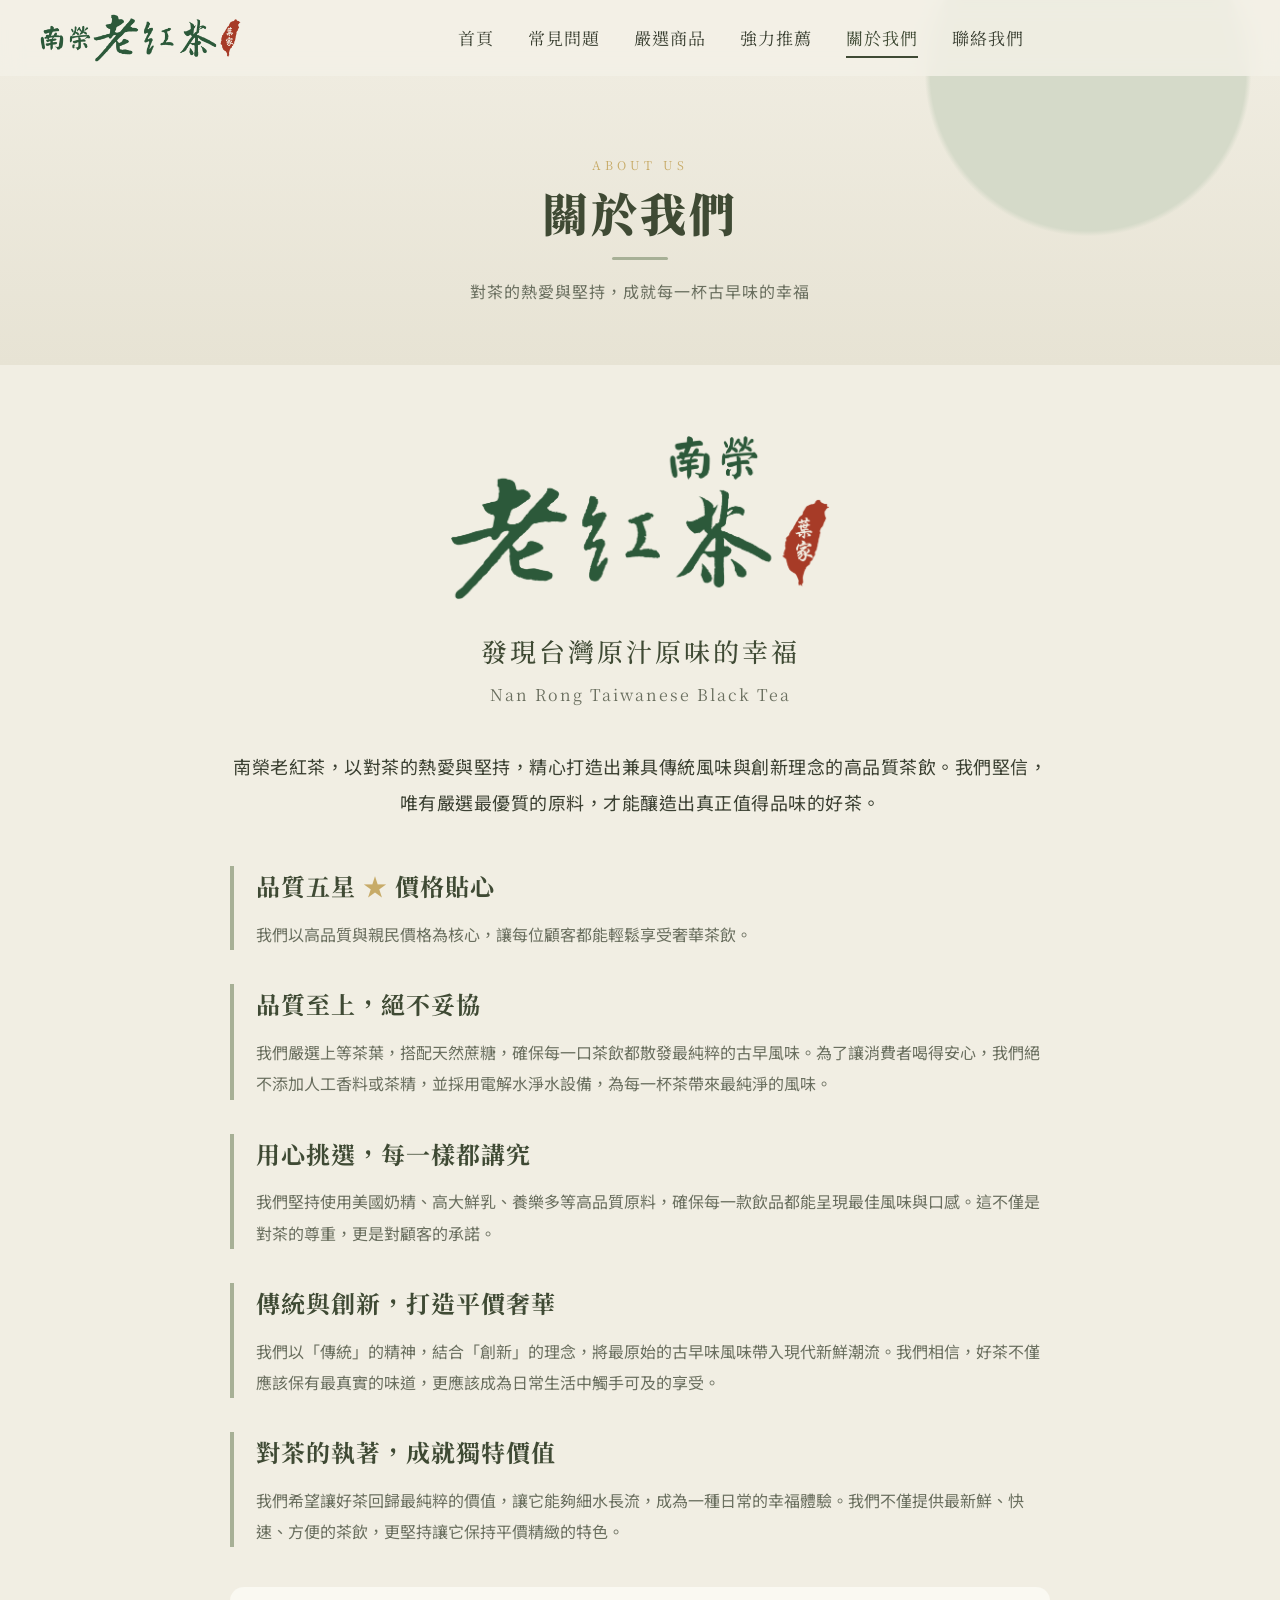
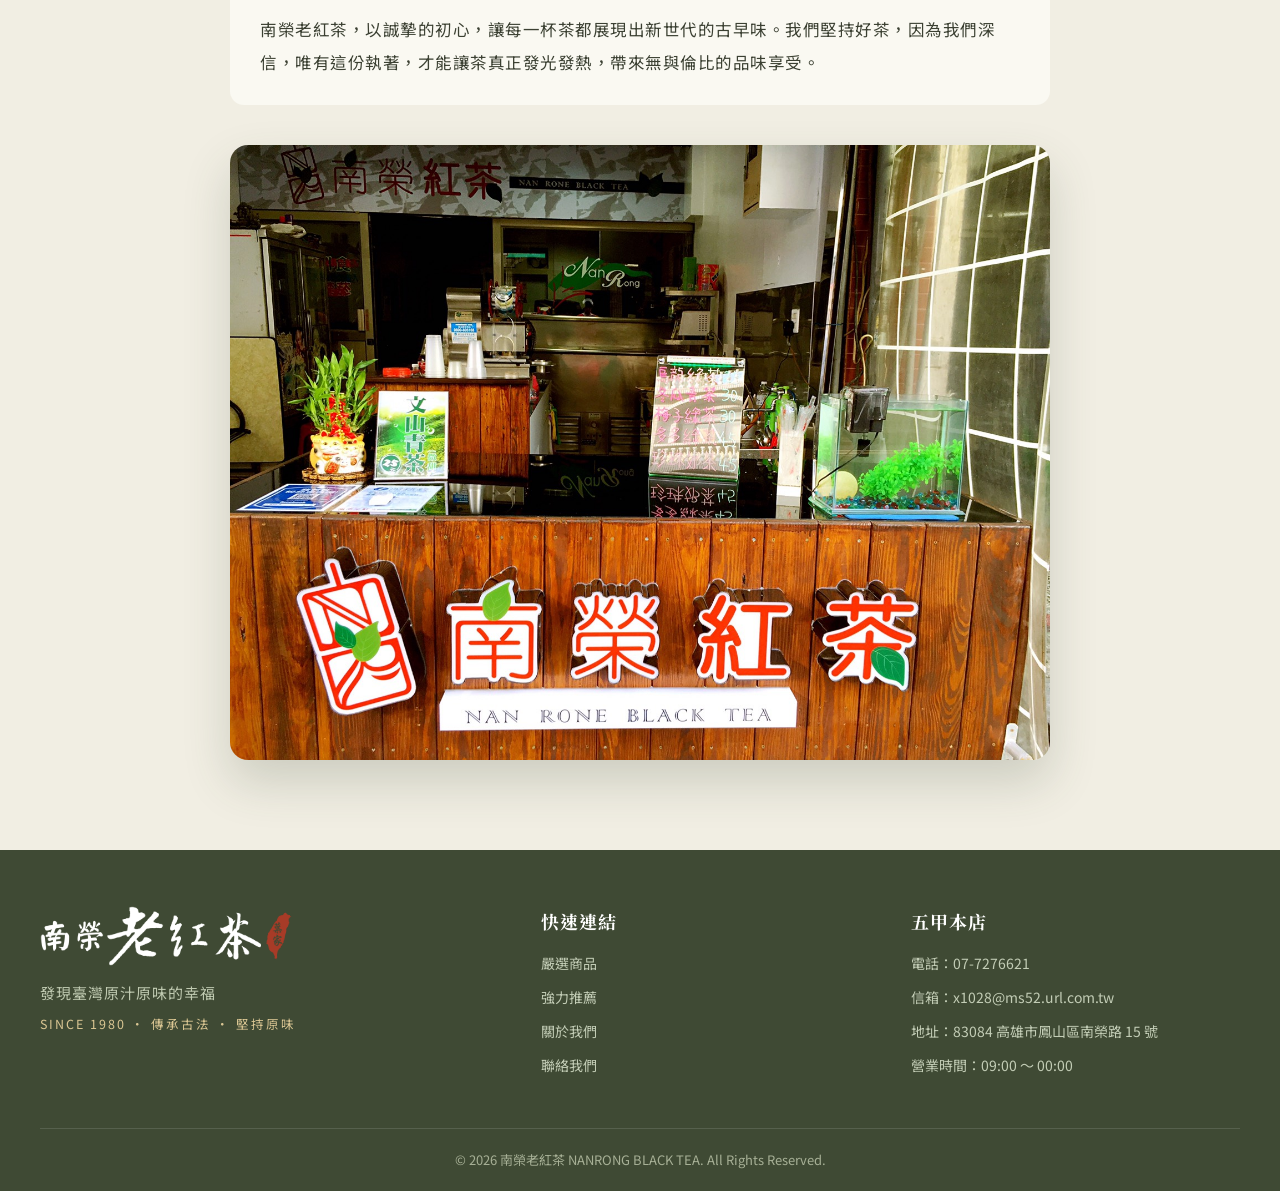
==== about.html @ 98722564 "style: 減法設計優化＋常見問題頁改名 faq 減法設計/留白（1-5 點）: - 移除多餘微裝飾：標題小葉子、Banner 浮動圓點/圓框、feature 圖示金色弧線 - 統一並放大垂直留白：" ====
<!DOCTYPE html>
<html lang="zh-Hant">
<head>
  <meta charset="UTF-8">
  <meta name="viewport" content="width=device-width, initial-scale=1.0">
  <title>關於我們 | 南榮老紅茶</title>
  <meta name="description" content="南榮老紅茶，以對茶的熱愛與堅持，打造兼具傳統風味與創新理念的高品質茶飲。品質至上、用心挑選、傳統與創新，打造平價奢華的古早味。">
  <link rel="preconnect" href="https://fonts.googleapis.com">
  <link rel="preconnect" href="https://fonts.gstatic.com" crossorigin>
  <link href="https://fonts.googleapis.com/css2?family=Noto+Serif+TC:wght@400;500;600;700;900&family=Noto+Sans+TC:wght@300;400;500;700&display=swap" rel="stylesheet">
  <link rel="stylesheet" href="css/style.css">
</head>
<body>

  <div id="site-header"></div>

  <section class="page-banner">
    <div class="banner-inner">
      <span class="banner-eyebrow">About Us</span>
      <h1 class="banner-title">關於我們</h1>
      <p class="banner-sub">對茶的熱愛與堅持，成就每一杯古早味的幸福</p>
    </div>
  </section>

  <section class="about-page">
    <div class="ap-inner">
      <div class="ap-logo">
        <img src="images/hero-vertical.png" alt="南榮老紅茶">
        <p class="ap-slogan">發現台灣原汁原味的幸福</p>
        <p class="ap-en">Nan Rong Taiwanese Black Tea</p>
      </div>

      <p class="ap-lead">南榮老紅茶，以對茶的熱愛與堅持，精心打造出兼具傳統風味與創新理念的高品質茶飲。我們堅信，唯有嚴選最優質的原料，才能釀造出真正值得品味的好茶。</p>

      <div class="ap-block">
        <h2>品質五星 <span class="star">★</span> 價格貼心</h2>
        <p>我們以高品質與親民價格為核心，讓每位顧客都能輕鬆享受奢華茶飲。</p>
      </div>

      <div class="ap-block">
        <h2>品質至上，絕不妥協</h2>
        <p>我們嚴選上等茶葉，搭配天然蔗糖，確保每一口茶飲都散發最純粹的古早風味。為了讓消費者喝得安心，我們絕不添加人工香料或茶精，並採用電解水淨水設備，為每一杯茶帶來最純淨的風味。</p>
      </div>

      <div class="ap-block">
        <h2>用心挑選，每一樣都講究</h2>
        <p>我們堅持使用美國奶精、高大鮮乳、養樂多等高品質原料，確保每一款飲品都能呈現最佳風味與口感。這不僅是對茶的尊重，更是對顧客的承諾。</p>
      </div>

      <div class="ap-block">
        <h2>傳統與創新，打造平價奢華</h2>
        <p>我們以「傳統」的精神，結合「創新」的理念，將最原始的古早味風味帶入現代新鮮潮流。我們相信，好茶不僅應該保有最真實的味道，更應該成為日常生活中觸手可及的享受。</p>
      </div>

      <div class="ap-block">
        <h2>對茶的執著，成就獨特價值</h2>
        <p>我們希望讓好茶回歸最純粹的價值，讓它能夠細水長流，成為一種日常的幸福體驗。我們不僅提供最新鮮、快速、方便的茶飲，更堅持讓它保持平價精緻的特色。</p>
      </div>

      <p class="ap-closing">南榮老紅茶，以誠摯的初心，讓每一杯茶都展現出新世代的古早味。我們堅持好茶，因為我們深信，唯有這份執著，才能讓茶真正發光發熱，帶來無與倫比的品味享受。</p>

      <div class="ap-photo">
        <img src="images/store-front.jpg" alt="南榮老紅茶 五甲本店門市">
      </div>
    </div>
  </section>

  <div id="site-footer"></div>

  <script src="js/layout.js"></script>
  <script src="js/main.js"></script>
</body>
</html>
---- css/style.css ----
/* ===== Variables ===== */
:root{
  --cream:#f1eee3;
  --cream-2:#e7e3d4;
  --sage:#a7b096;
  --sage-light:#c0cab1;
  --sage-soft:#d5dac9;
  --green-deep:#3f4a34;
  --green-mid:#626e4e;
  --gold:#c7ab68;
  --gold-soft:#dac693;
  --red:#ab3b2d;
  --text:#3b4032;
  --text-soft:#6a6f5f;
  --serif:'Noto Serif TC',serif;
  --sans:'Noto Sans TC',sans-serif;
  --section-y:112px;
  --radius:16px;
  --shadow:0 16px 40px rgba(61,74,53,.10);
  --shadow-hover:0 24px 50px rgba(61,74,53,.16);
}

*{margin:0;padding:0;box-sizing:border-box;}
html{scroll-behavior:smooth;}
body{
  font-family:var(--sans);
  color:var(--text);
  background:var(--cream);
  line-height:1.7;
  overflow-x:hidden;
}
a{text-decoration:none;color:inherit;}
ul{list-style:none;}
img{max-width:100%;display:block;}

/* ===== Header ===== */
.site-header{
  position:fixed;top:0;left:0;right:0;z-index:100;
  background:rgba(243,241,231,.82);
  backdrop-filter:blur(10px);
  transition:box-shadow .3s,background .3s;
}
.site-header.scrolled{box-shadow:0 2px 20px rgba(61,74,53,.08);background:rgba(243,241,231,.95);}
.header-inner{
  max-width:1440px;margin:0 auto;padding:14px 40px;
  display:flex;align-items:center;justify-content:space-between;gap:24px;
}
.logo{display:flex;align-items:center;line-height:1;}
.logo-img{height:48px;width:auto;max-width:250px;display:block;}
.main-nav{display:flex;gap:34px;font-family:var(--serif);}
.nav-link{
  font-size:17px;color:var(--text);position:relative;padding:6px 0;
  transition:color .25s;letter-spacing:1px;
}
.nav-link::after{
  content:"";position:absolute;left:0;bottom:0;height:2px;width:0;
  background:var(--green-deep);transition:width .3s;
}
.nav-link:hover,.nav-link.active{color:var(--green-deep);}
.nav-link.active::after,.nav-link:hover::after{width:100%;}
.header-icons{display:flex;align-items:center;gap:10px;}
.icon-btn{
  width:42px;height:42px;border:1.5px solid var(--sage);border-radius:50%;
  background:transparent;color:var(--green-deep);cursor:pointer;
  display:flex;align-items:center;justify-content:center;transition:all .25s;
}
.icon-btn:hover{background:var(--sage);color:#fff;}
.menu-toggle{display:none;}

/* ===== Hero ===== */
.hero{
  position:relative;min-height:84vh;display:flex;align-items:center;
  padding:150px 40px 96px;overflow:hidden;background-color:#eef0e8;
  background-image:
    linear-gradient(100deg,rgba(245,246,240,.72) 0%,rgba(245,246,240,.3) 24%,rgba(245,246,240,0) 46%),
    url(../images/hero-keyvisual.png);
  background-repeat:no-repeat,no-repeat;
  background-position:center,center right;
  background-size:cover,cover;
}
.hero-inner{
  max-width:1440px;margin:0 auto;width:100%;
  position:relative;z-index:2;
}
/* Hero copy */
.hero-copy{position:relative;z-index:3;padding-left:40px;max-width:492px;}
.hero-title{display:flex;align-items:flex-start;}
.hero-title-img{width:470px;max-width:100%;height:auto;display:block;filter:drop-shadow(0 5px 14px rgba(61,74,53,.16));}
.hero-slogan{
  font-family:var(--serif);font-size:28px;font-weight:500;
  color:var(--green-deep);margin:22px 0 8px;
  width:470px;max-width:100%;
  text-align:justify;text-align-last:justify;
}
.hero-tagline{
  display:flex;gap:6px;margin:26px 0 14px;font-family:var(--serif);
}
.hero-en{
  font-family:var(--serif);font-size:18px;letter-spacing:2px;
  color:var(--text-soft);margin:0;text-align:right;
}
.hero-tagline span{
  writing-mode:vertical-rl;font-size:21px;color:var(--text-soft);
  letter-spacing:4px;border-left:1px solid var(--sage);padding-left:8px;
}
.hero-tagline span:first-child{border-left:none;}
.btn-explore{
  display:inline-flex;align-items:center;gap:10px;
  background:var(--sage);color:#fff;font-family:var(--serif);font-size:18px;
  padding:14px 34px;border-radius:40px;letter-spacing:2px;
  transition:all .3s;box-shadow:0 8px 20px rgba(126,140,110,.25);
}
.btn-explore:hover{background:var(--green-mid);transform:translateY(-2px);}

/* Hero visual */
.hero-visual{position:relative;height:560px;display:flex;align-items:center;justify-content:center;}
.visual-circle{
  position:absolute;width:440px;height:440px;border-radius:50%;
  background:radial-gradient(circle at 38% 32%,var(--sage-light),var(--sage));
  right:40px;box-shadow:inset 0 0 70px rgba(61,74,53,.12);
}
/* 金色點陣 + 金弧，點綴大圓 */
.v-dots{
  position:absolute;top:60px;right:70px;width:70px;height:70px;z-index:5;
  background-image:radial-gradient(var(--gold-soft) 2px,transparent 2px);
  background-size:14px 14px;opacity:.7;
}
.v-arc{
  position:absolute;width:300px;height:300px;border-radius:50%;right:110px;bottom:40px;z-index:2;
  border:1.5px solid transparent;border-top-color:var(--gold-soft);border-left-color:var(--gold-soft);
  transform:rotate(-32deg);opacity:.55;
}
.leaf{position:absolute;width:200px;height:280px;opacity:.35;
  background:no-repeat center/contain;
}
.leaf--1{
  left:0;top:60px;transform:rotate(-18deg);
  background-image:url("data:image/svg+xml;utf8,<svg xmlns='http://www.w3.org/2000/svg' viewBox='0 0 200 280'><g fill='none' stroke='%235b6b4c' stroke-width='1.4'><path d='M100 10C40 60 30 160 90 270'/><path d='M92 250C60 200 55 120 96 60'/><path d='M96 220c-30-8-46-40-40-70'/><path d='M97 180c-28-6-42-34-38-60'/><path d='M99 140c-26-6-40-30-36-54'/><path d='M100 100c-22-4-34-24-30-46'/><path d='M96 220c34-14 44-52 30-88'/><path d='M97 180c32-12 40-46 28-78'/><path d='M99 140c28-10 36-40 26-68'/></g></svg>");
}
.leaf--2{
  right:-10px;bottom:20px;width:230px;height:200px;transform:rotate(12deg);
  background-image:url("data:image/svg+xml;utf8,<svg xmlns='http://www.w3.org/2000/svg' viewBox='0 0 230 200'><g fill='none' stroke='%235b6b4c' stroke-width='1.4'><path d='M20 180C90 160 190 120 215 30'/><path d='M60 165c10-40 60-90 120-120'/><path d='M95 150c6-30 40-64 90-88'/><path d='M130 132c4-22 30-46 66-64'/></g></svg>");
}
.product-frame{
  position:relative;z-index:4;width:330px;height:330px;transform:translateX(-10px);
}
.product-img{
  width:100%;height:100%;object-fit:cover;object-position:center;display:block;border-radius:50%;
  border:8px solid #faf9f2;
  box-shadow:0 0 0 1.5px var(--gold-soft),0 26px 50px rgba(61,74,53,.28);
}
.product-badge{
  position:absolute;right:6px;bottom:14px;z-index:5;
  width:74px;height:74px;border-radius:50%;background:var(--red);color:#fff;
  display:flex;align-items:baseline;justify-content:center;gap:2px;
  font-family:var(--serif);font-size:30px;font-weight:900;
  box-shadow:0 10px 22px rgba(120,40,30,.35);border:3px solid #faf9f2;
}
.product-badge small{font-size:13px;font-weight:500;}

/* ===== Features ===== */
.features{padding:0 40px;margin-top:-40px;position:relative;z-index:5;}
.features-card{
  max-width:1320px;margin:0 auto;background:#faf9f2;
  border-radius:var(--radius);box-shadow:var(--shadow);
  display:grid;grid-template-columns:repeat(4,1fr);
  padding:38px 30px;
}
.feature{
  display:flex;align-items:center;gap:16px;padding:6px 24px;
  position:relative;
}
.feature:not(:last-child)::after{
  content:"";position:absolute;right:0;top:12%;height:76%;width:1px;background:var(--cream-2);
}
.feature-icon{
  color:var(--green-mid);flex-shrink:0;position:relative;
  width:64px;height:64px;display:flex;align-items:center;justify-content:center;
  border:1.5px solid var(--sage);border-radius:50%;background:#fff;
}
.feature-text h3{font-family:var(--serif);font-size:20px;color:var(--green-deep);font-weight:700;letter-spacing:1px;}
.feature-text p{font-size:14px;color:var(--text-soft);margin-top:2px;}

/* ===== Section title (shared) ===== */
.section-title{
  font-family:var(--serif);font-size:34px;color:var(--green-deep);font-weight:700;
  display:flex;align-items:center;gap:10px;margin-bottom:24px;letter-spacing:0.5px;
}
.section-title .star{color:var(--gold);font-size:26px;}
.section-title.center{justify-content:center;}
.section-head{text-align:center;max-width:640px;margin:0 auto 60px;}
.section-eyebrow{
  display:inline-block;font-family:var(--serif);font-size:12px;letter-spacing:4px;
  text-transform:uppercase;color:var(--gold);margin-bottom:10px;
}
.section-desc{font-size:16px;color:var(--text-soft);letter-spacing:1px;}

/* ===== 強力推薦 ===== */
.recommend{padding:var(--section-y) 40px;background:var(--cream);}
.recommend-grid{
  max-width:1200px;margin:0 auto;display:grid;grid-template-columns:repeat(3,1fr);gap:32px;
}
.rec-card{
  background:#faf9f2;border-radius:var(--radius);overflow:hidden;
  box-shadow:var(--shadow);transition:transform .3s,box-shadow .3s;
}
.rec-card:hover{transform:translateY(-6px);box-shadow:var(--shadow-hover);}
.rec-img{position:relative;aspect-ratio:5/4;overflow:hidden;}
.rec-img img{width:100%;height:100%;object-fit:cover;display:block;transition:transform .5s;}
.rec-card:hover .rec-img img{transform:scale(1.06);}
.rec-badge{
  position:absolute;top:14px;left:14px;background:rgba(247,245,236,.92);color:var(--green-deep);
  font-family:var(--serif);font-size:13px;font-weight:600;padding:5px 14px;border-radius:20px;letter-spacing:1px;
}
.rec-body{padding:22px 24px 26px;}
.rec-body h3{font-family:var(--serif);font-size:23px;color:var(--green-deep);font-weight:700;letter-spacing:1px;margin-bottom:8px;}
.rec-body p{font-size:14.5px;color:var(--text-soft);line-height:1.8;}

/* ===== 嚴選商品 ===== */
.products{padding:var(--section-y) 40px;background:linear-gradient(180deg,var(--cream-2) 0%,var(--sage-soft) 100%);}
.product-grid{
  max-width:1200px;margin:0 auto;display:grid;
  grid-template-columns:repeat(5,1fr);gap:24px;
}
.prod-card{
  background:#faf9f2;border-radius:var(--radius);overflow:hidden;text-align:center;padding-bottom:18px;
  box-shadow:var(--shadow);transition:transform .3s,box-shadow .3s;
}
.prod-card:hover{transform:translateY(-5px);box-shadow:var(--shadow-hover);}
.prod-img{aspect-ratio:1/1;overflow:hidden;}
.prod-img img{width:100%;height:100%;object-fit:cover;display:block;transition:transform .5s;}
.prod-card:hover .prod-img img{transform:scale(1.07);}
.prod-card h3{font-family:var(--serif);font-size:18px;color:var(--green-deep);font-weight:700;margin:14px 0 4px;letter-spacing:1px;}
.prod-card p{font-size:13px;color:var(--text-soft);}
.products-cta{
  max-width:1200px;margin:44px auto 0;display:flex;align-items:center;justify-content:center;
  gap:14px;flex-wrap:wrap;font-family:var(--serif);color:var(--green-deep);font-size:17px;
}
.order-btn{color:#fff;font-family:var(--sans);font-weight:700;font-size:15px;padding:11px 26px;border-radius:26px;transition:transform .2s,opacity .2s;}
.order-btn:hover{transform:translateY(-2px);opacity:.92;}
.order-btn--ue{background:#06c167;}
.order-btn--fp{background:#d70f64;}

/* ===== About / 品牌故事 ===== */
.about{padding:var(--section-y) 40px;background:linear-gradient(180deg,var(--cream-2) 0%,var(--sage-soft) 100%);}
.about-inner{max-width:1320px;margin:0 auto;display:grid;grid-template-columns:1fr 1fr;gap:60px;align-items:center;}
.about-eyebrow{
  display:inline-flex;align-items:center;gap:8px;font-family:var(--serif);
  font-size:13px;color:var(--gold);letter-spacing:4px;margin-bottom:12px;
}
.about-text p{font-size:16px;color:var(--text);margin-bottom:16px;line-height:1.9;}
.about-services{margin:24px 0 30px;display:flex;flex-direction:column;gap:12px;}
.about-services li{
  display:flex;align-items:center;gap:14px;font-size:15px;color:var(--text-soft);
}
.about-services li span{
  flex-shrink:0;background:var(--sage);color:#fff;font-family:var(--serif);
  font-size:14px;padding:4px 14px;border-radius:20px;letter-spacing:1px;
}
.btn-explore--sm{font-size:16px;padding:12px 28px;}
.about-media{
  position:relative;border-radius:18px;overflow:hidden;
  box-shadow:0 24px 50px rgba(61,74,53,.28);aspect-ratio:4/3;
}
.about-media img{width:100%;height:100%;object-fit:cover;display:block;}
.about-badge{
  position:absolute;left:20px;bottom:20px;
  background:rgba(61,74,53,.72);color:#fff;font-family:var(--serif);
  font-size:16px;letter-spacing:4px;padding:8px 18px;border-radius:10px;backdrop-filter:blur(3px);
}

/* ===== 門市 / 聯絡 ===== */
.contact-section{padding:var(--section-y) 40px;background:var(--cream);}
.contact-inner{max-width:1320px;margin:0 auto;display:grid;grid-template-columns:1.1fr .9fr;gap:56px;align-items:center;}
.contact-map{border-radius:18px;overflow:hidden;box-shadow:0 20px 44px rgba(61,74,53,.16);height:380px;}
.contact-map iframe{width:100%;height:100%;border:0;display:block;}
.contact-list{display:flex;flex-direction:column;gap:16px;margin-bottom:28px;}
.contact-list li{display:flex;align-items:baseline;gap:16px;font-size:16px;color:var(--text);}
.contact-list li span{
  flex-shrink:0;width:76px;font-family:var(--serif);color:var(--green-deep);
  font-weight:700;letter-spacing:2px;
}
.contact-list a{color:var(--green-mid);transition:color .2s;}
.contact-list a:hover{color:var(--green-deep);}
.contact-social{display:flex;align-items:center;gap:12px;flex-wrap:wrap;}
.social-btn{
  width:44px;height:44px;border-radius:50%;border:1.5px solid var(--sage);
  display:flex;align-items:center;justify-content:center;color:var(--green-deep);transition:all .25s;
}
.social-btn:hover{background:var(--sage);color:#fff;}
.line-btn{
  background:#06c755;color:#fff;font-family:var(--serif);font-size:15px;
  padding:11px 22px;border-radius:24px;letter-spacing:1px;transition:opacity .2s;
}
.line-btn:hover{opacity:.88;}

/* ===== Footer ===== */
.site-footer{background:var(--green-deep);color:#d7ddca;padding:56px 40px 0;}
.footer-inner{
  max-width:1320px;margin:0 auto;display:grid;
  grid-template-columns:1.4fr 1fr 1fr;gap:40px;padding-bottom:40px;
}
.footer-logo-img{height:60px;width:auto;max-width:100%;display:block;}
.footer-brand p{margin-top:14px;font-size:15px;color:var(--sage-light);letter-spacing:1px;}
.footer-since{margin-top:8px !important;font-size:12.5px !important;color:var(--gold-soft) !important;letter-spacing:2px !important;}
.footer-col h4{font-family:var(--serif);font-size:18px;color:#fff;margin-bottom:16px;letter-spacing:1px;}
.footer-col a,.footer-col p{display:block;font-size:14px;color:#c3cdb6;margin-bottom:10px;transition:color .2s;}
.footer-col a:hover{color:#fff;}
.footer-bottom{border-top:1px solid rgba(255,255,255,.12);padding:20px 0;text-align:center;}
.footer-bottom p{font-size:13px;color:var(--sage);}

/* rec-card as link */
a.rec-card{display:block;color:inherit;}

/* section CTA */
.section-cta{text-align:center;margin-top:44px;}

/* ===== Page Banner (sub pages) ===== */
.page-banner{
  position:relative;overflow:hidden;padding:150px 40px 60px;text-align:center;
  background:
    radial-gradient(circle at 85% 20%, var(--sage-soft) 0 14%, transparent 14.5%),
    linear-gradient(180deg,var(--cream) 0%,var(--cream-2) 100%);
}
.banner-inner{position:relative;z-index:2;}
.banner-eyebrow{
  display:inline-block;font-family:var(--serif);font-size:12px;letter-spacing:4px;
  text-transform:uppercase;color:var(--gold);margin-bottom:10px;
}
.banner-title{
  font-family:var(--serif);font-size:46px;font-weight:900;color:var(--green-deep);
  letter-spacing:3px;line-height:1.2;
}
.banner-title::after{content:"";display:block;width:56px;height:3px;background:var(--sage);margin:16px auto 0;border-radius:2px;}
.banner-sub{margin-top:18px;font-size:16px;color:var(--text-soft);letter-spacing:1px;}

/* ===== Menu ===== */
.menu{padding:70px 40px;background:var(--cream);}
/* 分類頁籤 */
.menu-tabs{
  position:sticky;top:70px;z-index:30;
  display:flex;gap:8px;justify-content:center;flex-wrap:nowrap;overflow-x:auto;
  padding:14px 16px;margin:0 -40px 34px;background:rgba(241,238,227,.94);
  backdrop-filter:blur(8px);border-bottom:1px solid var(--cream-2);scrollbar-width:none;
}
.menu-tabs::-webkit-scrollbar{display:none;}
.menu-tab{
  flex-shrink:0;font-family:var(--serif);font-size:16px;letter-spacing:1px;
  padding:9px 20px;border-radius:24px;border:1.5px solid transparent;
  color:var(--text-soft);background:transparent;cursor:pointer;white-space:nowrap;transition:all .22s;
}
.menu-tab:hover{color:var(--green-deep);border-color:var(--sage);}
.menu-tab.active{background:var(--green-mid);color:#fff;border-color:var(--green-mid);}
.menu-panels{max-width:1000px;margin:0 auto;}
.menu-panel{display:none;}
.menu-panel.active{display:block;animation:menuFade .35s ease;}
@keyframes menuFade{from{opacity:0;transform:translateY(12px);}to{opacity:1;transform:none;}}
.menu-panel .menu-cat{max-width:580px;margin:0 auto;}
.menu-panel .menu-cat:has(.menu-two){max-width:920px;}
.menu-two{column-count:2;column-gap:54px;column-rule:1px solid var(--cream-2);}
.menu-two li{break-inside:avoid;}
.menu-cat{
  background:#faf9f2;border-radius:16px;padding:28px 34px;
  box-shadow:0 12px 30px rgba(61,74,53,.08);
}
.menu-cat-title{
  font-family:var(--serif);font-size:23px;color:var(--green-deep);font-weight:700;
  letter-spacing:2px;padding-bottom:14px;margin-bottom:8px;border-bottom:2px solid var(--sage-soft);
  display:flex;align-items:center;gap:10px;
}
.menu-cat-title::before{content:"";width:8px;height:22px;background:var(--sage);border-radius:3px;}
.menu-list li{
  display:grid;grid-template-columns:1fr auto;align-items:center;gap:12px;padding:11px 0;
  border-bottom:1px dashed rgba(91,107,76,.2);
}
.menu-list li:last-child{border-bottom:none;}
.mi-name{font-size:16px;color:var(--text);}
.mi-name .hot,.mi-name .thumb{font-style:normal;font-size:14px;}
.mi-prices{display:flex;justify-content:flex-end;gap:8px;}
.mi-cup,.mi-bottle{
  font-family:var(--serif);font-size:14px;font-weight:700;white-space:nowrap;text-align:center;
  padding:5px 0;border-radius:20px;letter-spacing:.5px;
}
.mi-cup{background:var(--sage-soft);color:var(--green-deep);}
.mi-bottle{background:#efe4c9;color:#8a6d2f;}
/* 同時有杯／瓶的分類：固定欄位，杯與瓶各自對齊成一直排 */
.menu-list--dual .mi-prices{display:grid;grid-template-columns:64px 78px;gap:10px;}
.menu-list--dual .mi-cup{grid-column:1;}
.menu-list--dual .mi-bottle{grid-column:2;}
/* 單一價（僅杯裝）分類：杯標籤固定寬度、靠右對齊 */
.menu-list:not(.menu-list--dual) .mi-cup{min-width:64px;}

/* ===== Menu notes ===== */
.menu-notes{padding:70px 40px;background:linear-gradient(180deg,var(--cream-2) 0%,var(--sage-soft) 100%);}
.notes-inner{max-width:1100px;margin:0 auto;display:grid;grid-template-columns:1fr 1fr;gap:44px;}
.notes-title{
  font-family:var(--serif);font-size:22px;color:var(--green-deep);font-weight:700;
  letter-spacing:2px;margin-bottom:18px;
}
.notes-list li{font-size:15px;color:var(--text);line-height:1.9;margin-bottom:12px;padding-left:18px;position:relative;}
.notes-list li::before{content:"";position:absolute;left:0;top:12px;width:7px;height:7px;border-radius:50%;background:var(--sage);}
.notes-list b{color:var(--green-deep);}
.notes-list.plain li{color:var(--text-soft);}

/* ===== Gallery ===== */
.gallery{padding:80px 40px;background:var(--cream);}
.gallery-grid{max-width:1200px;margin:0 auto;display:grid;grid-template-columns:repeat(4,1fr);gap:18px;}
.gallery-item{aspect-ratio:1/1;overflow:hidden;border-radius:14px;box-shadow:0 10px 26px rgba(61,74,53,.1);}
.gallery-item img{width:100%;height:100%;object-fit:cover;display:block;transition:transform .5s;}
.gallery-item:hover img{transform:scale(1.08);}

/* ===== Feature list (強力推薦頁) ===== */
.feature-list{padding:70px 40px;background:var(--cream);}
.fl-inner{max-width:1120px;margin:0 auto;display:flex;flex-direction:column;gap:56px;}
.fl-item{display:grid;grid-template-columns:1fr 1fr;gap:48px;align-items:center;}
.fl-item.reverse .fl-img{order:2;}
.fl-img{border-radius:18px;overflow:hidden;box-shadow:0 22px 48px rgba(61,74,53,.2);aspect-ratio:5/4;}
.fl-img img{width:100%;height:100%;object-fit:cover;display:block;transition:transform .6s;}
.fl-item:hover .fl-img img{transform:scale(1.05);}
.fl-body h2{font-family:var(--serif);font-size:28px;color:var(--green-deep);font-weight:700;letter-spacing:1px;line-height:1.4;margin-bottom:16px;}
.fl-slash{color:var(--sage);font-weight:400;}
.fl-tag{font-size:20px;color:var(--gold);}
.fl-body p{font-size:16px;color:var(--text-soft);line-height:1.9;margin-bottom:18px;}
.fl-price{display:inline-block;font-family:var(--serif);font-size:18px;font-weight:700;color:var(--red);letter-spacing:1px;}

/* ===== About page ===== */
.about-page{padding:70px 40px 90px;background:var(--cream);}
.ap-inner{max-width:820px;margin:0 auto;}
.ap-logo{text-align:center;margin-bottom:40px;}
.ap-logo img{width:380px;max-width:84%;height:auto;display:inline-block;}
.ap-slogan{font-family:var(--serif);font-size:26px;font-weight:500;color:var(--green-deep);margin-top:22px;letter-spacing:3px;}
.ap-en{font-family:var(--serif);font-size:16px;letter-spacing:2px;color:var(--text-soft);margin-top:8px;}
.ap-lead{font-size:18px;color:var(--text);line-height:2;text-align:center;margin-bottom:46px;letter-spacing:.5px;}
.ap-block{margin-bottom:34px;padding-left:22px;border-left:4px solid var(--sage);}
.ap-block h2{font-family:var(--serif);font-size:24px;color:var(--green-deep);font-weight:700;letter-spacing:1px;margin-bottom:12px;}
.ap-block h2 .star{color:var(--gold);}
.ap-block p{font-size:16px;color:var(--text-soft);line-height:1.95;}
.ap-closing{font-size:16.5px;color:var(--text);line-height:2;margin:40px 0;padding:26px 30px;background:#faf9f2;border-radius:14px;letter-spacing:.5px;}
.ap-photo{border-radius:18px;overflow:hidden;box-shadow:0 22px 48px rgba(61,74,53,.2);}
.ap-photo img{width:100%;display:block;}

/* ===== Contact page ===== */
.contact-page{padding:70px 40px 90px;background:var(--cream);}
.cp-inner{max-width:1160px;margin:0 auto;display:grid;grid-template-columns:1.25fr .75fr;gap:56px;align-items:start;}
.cp-intro{font-size:15.5px;color:var(--text-soft);line-height:1.9;margin-bottom:26px;}
.cp-form .cp-row{margin-bottom:20px;}
.cp-form label{display:block;font-family:var(--serif);font-size:15px;color:var(--green-deep);letter-spacing:1px;}
.cp-form .req{color:var(--red);}
.cp-form input,.cp-form textarea{
  width:100%;margin-top:8px;padding:12px 14px;font-family:var(--sans);font-size:15px;
  border:1.5px solid var(--sage-soft);border-radius:10px;background:#faf9f2;color:var(--text);
  transition:border-color .2s;
}
.cp-form input:focus,.cp-form textarea:focus{outline:none;border-color:var(--sage);}
.cp-form textarea{resize:vertical;}
.cp-submit{
  margin-top:6px;background:var(--sage);color:#fff;font-family:var(--serif);font-size:17px;
  padding:12px 40px;border:none;border-radius:26px;letter-spacing:2px;cursor:pointer;
  transition:background .25s,transform .2s;
}
.cp-submit:hover{background:var(--green-mid);transform:translateY(-2px);}
.cp-info{background:#faf9f2;border-radius:16px;padding:32px 30px;box-shadow:0 14px 34px rgba(61,74,53,.1);}
.cp-store{font-family:var(--serif);font-size:24px;color:var(--green-deep);font-weight:700;letter-spacing:2px;margin-bottom:20px;}
.cp-map{max-width:1160px;margin:56px auto 0;height:420px;border-radius:18px;overflow:hidden;box-shadow:0 20px 44px rgba(61,74,53,.16);}
.cp-map iframe{width:100%;height:100%;border:0;display:block;}

/* ===== News page ===== */
.news-page{padding:70px 40px 90px;background:var(--cream);}
.np-inner{max-width:900px;margin:0 auto;}
.news-list{display:flex;flex-direction:column;}
.news-item{display:flex;align-items:center;gap:16px;padding:18px 6px;border-bottom:1px dashed rgba(91,107,76,.28);transition:background .2s;}
.news-item:hover{background:#faf9f2;}
.tag{flex-shrink:0;font-size:13px;padding:4px 14px;border-radius:5px;font-family:var(--serif);letter-spacing:1px;color:var(--green-deep);}
.tag--event{background:#e4dca2;}
.tag--new{background:#c9d3ac;}
.tag--sale{background:#dcd3b4;}
.tag--notice{background:#cfd6c2;}
.news-item a{flex:1;font-size:16px;color:var(--text);transition:color .2s;}
.news-item a:hover{color:var(--green-deep);}
.news-item time{font-size:14px;color:var(--text-soft);flex-shrink:0;font-family:var(--serif);}
.np-hint{margin-top:24px;font-size:14px;color:var(--text-soft);text-align:center;}

/* ===== 山巒茶園裝飾帶已移除（山嵐曲線）===== */
.site-footer{position:relative;}

/* best-seller meta */
.rec-meta{display:inline-block;margin-top:12px;font-size:13.5px;color:var(--red);font-weight:500;letter-spacing:.5px;}

/* ===== 人氣精選（兩大平台整合）===== */
.ranking{padding:var(--section-y) 40px;background:var(--cream);}
.pop-grid{max-width:1120px;margin:0 auto;display:grid;grid-template-columns:repeat(4,1fr);gap:26px;}
.pop-card{
  background:#faf9f2;border-radius:var(--radius);overflow:hidden;text-align:center;padding-bottom:20px;
  box-shadow:var(--shadow);transition:transform .3s,box-shadow .3s;
}
.pop-card:hover{transform:translateY(-6px);box-shadow:var(--shadow-hover);}
.pop-img{position:relative;aspect-ratio:5/4;overflow:hidden;}
.pop-img img{width:100%;height:100%;object-fit:cover;display:block;transition:transform .5s;}
.pop-card:hover .pop-img img{transform:scale(1.06);}
.pop-tag{
  position:absolute;top:12px;left:12px;background:rgba(247,245,236,.92);color:var(--green-deep);
  font-family:var(--serif);font-size:12px;font-weight:600;padding:4px 12px;border-radius:20px;letter-spacing:1px;
}
.pop-card h3{font-family:var(--serif);font-size:19px;color:var(--green-deep);font-weight:700;margin:16px 0 4px;letter-spacing:1px;}
.pop-card p{font-size:14px;color:var(--text-soft);}

/* outline button */
.btn-outline{
  display:inline-flex;align-items:center;gap:8px;font-family:var(--serif);font-size:16px;
  color:var(--green-deep);border:1.5px solid var(--sage);padding:11px 26px;border-radius:26px;
  letter-spacing:1px;transition:all .25s;
}
.btn-outline:hover{background:var(--sage);color:#fff;}

/* ===== FAQ ===== */
.faq{padding:70px 40px;background:var(--cream);}
.faq-inner{max-width:820px;margin:0 auto;}
.faq-item{
  background:#faf9f2;border-radius:14px;margin-bottom:16px;overflow:hidden;
  box-shadow:0 8px 22px rgba(61,74,53,.07);border:1px solid rgba(169,183,154,.3);
}
.faq-item summary{
  list-style:none;cursor:pointer;padding:22px 56px 22px 26px;position:relative;
  font-family:var(--serif);font-size:18px;font-weight:700;color:var(--green-deep);letter-spacing:.5px;
}
.faq-item summary::-webkit-details-marker{display:none;}
.faq-item summary::before{content:"Q";position:absolute;left:26px;display:none;}
.faq-item summary::after{
  content:"";position:absolute;right:26px;top:50%;width:11px;height:11px;
  border-right:2px solid var(--sage);border-bottom:2px solid var(--sage);
  transform:translateY(-70%) rotate(45deg);transition:transform .25s;
}
.faq-item[open] summary::after{transform:translateY(-30%) rotate(-135deg);}
.faq-a{padding:0 26px 24px;font-size:15.5px;color:var(--text-soft);line-height:1.9;}
.faq-a a{color:var(--green-mid);}
.faq-cta{max-width:820px;margin:40px auto 0;text-align:center;}
.faq-cta p{font-size:16px;color:var(--text-soft);margin-bottom:20px;}
.faq-links{display:flex;gap:14px;justify-content:center;flex-wrap:wrap;}

/* ===== Reveal animation ===== */
.reveal{opacity:0;transform:translateY(30px);transition:opacity .8s ease,transform .8s ease;}
.reveal.visible{opacity:1;transform:none;}

/* ===== Responsive ===== */
@media(max-width:1080px){
  .hero-title-img{width:400px;}
  .hero-copy{padding-left:20px;}
  .features-card{grid-template-columns:repeat(2,1fr);gap:20px 0;}
  .feature:nth-child(2)::after{display:none;}
  .product-grid{grid-template-columns:repeat(4,1fr);}
  .gallery-grid{grid-template-columns:repeat(3,1fr);}
}
@media(max-width:860px){
  .main-nav{
    position:fixed;top:70px;right:0;width:70%;max-width:300px;height:calc(100vh - 70px);
    background:var(--cream);flex-direction:column;gap:0;padding:20px 30px;
    transform:translateX(100%);transition:transform .35s;box-shadow:-8px 0 30px rgba(0,0,0,.1);
  }
  .main-nav.open{transform:translateX(0);}
  .nav-link{padding:16px 0;border-bottom:1px solid var(--cream-2);width:100%;font-size:18px;}
  .menu-toggle{display:flex;}
  .header-inner{padding:12px 20px;}
  .hero{
    min-height:auto;padding:120px 20px 80px;
    background-image:
      linear-gradient(180deg,rgba(245,246,240,.82) 0%,rgba(245,246,240,.4) 40%,rgba(245,246,240,.7) 100%),
      url(../images/hero-keyvisual.png);
    background-position:center,center right;background-size:cover,cover;
  }
  .hero-copy{padding-left:0;max-width:100%;text-align:center;}
  .hero-title{justify-content:center;}
  .hero-tagline{justify-content:center;}
  .hero-slogan{text-align:center;}
  .hero-en{text-align:center;}
  .hero-title-img{width:360px;max-width:88%;}
  .recommend-grid{grid-template-columns:1fr;gap:24px;}
  .pop-grid{grid-template-columns:repeat(2,1fr);}
  .product-grid{grid-template-columns:repeat(3,1fr);}
  .about-inner{grid-template-columns:1fr;gap:40px;}
  .contact-inner{grid-template-columns:1fr;gap:36px;}
  .footer-inner{grid-template-columns:1fr;gap:28px;}
  .menu-two{column-count:1;}
  .menu-panel .menu-cat:has(.menu-two){max-width:580px;}
  .notes-inner{grid-template-columns:1fr;gap:32px;}
  .fl-item{grid-template-columns:1fr;gap:24px;}
  .fl-item.reverse .fl-img{order:0;}
  .cp-inner{grid-template-columns:1fr;gap:36px;}
  .banner-title{font-size:38px;}
}
@media(max-width:520px){
  .features-card{grid-template-columns:1fr;}
  .feature:not(:last-child)::after{display:none;}
  .feature{border-bottom:1px solid var(--cream-2);padding-bottom:16px;}
  .hero-title-img{width:290px;}
  .visual-circle{width:320px;height:320px;right:auto;}
  .product-frame{width:250px;height:250px;transform:none;}
  .product-badge{width:58px;height:58px;font-size:24px;}
  .v-dots{right:30px;top:30px;}
  .v-arc{right:40px;width:230px;height:230px;}
  .about,.contact-section,.recommend,.products,.ranking{padding:60px 20px;}
  .contact-map,.cp-map{height:300px;}
  .product-grid{grid-template-columns:repeat(2,1fr);gap:16px;}
  .gallery-grid{grid-template-columns:repeat(2,1fr);}
  .page-banner{padding:120px 20px 50px;}
  .banner-title{font-size:32px;letter-spacing:4px;}
  .menu,.menu-notes,.gallery,.feature-list,.about-page,.contact-page,.news-page{padding:56px 20px;}
  .menu-tabs{justify-content:flex-start;margin:0 -20px 28px;top:64px;}
  .menu-cat{padding:24px 20px;}
  .fl-body h2{font-size:23px;}
}
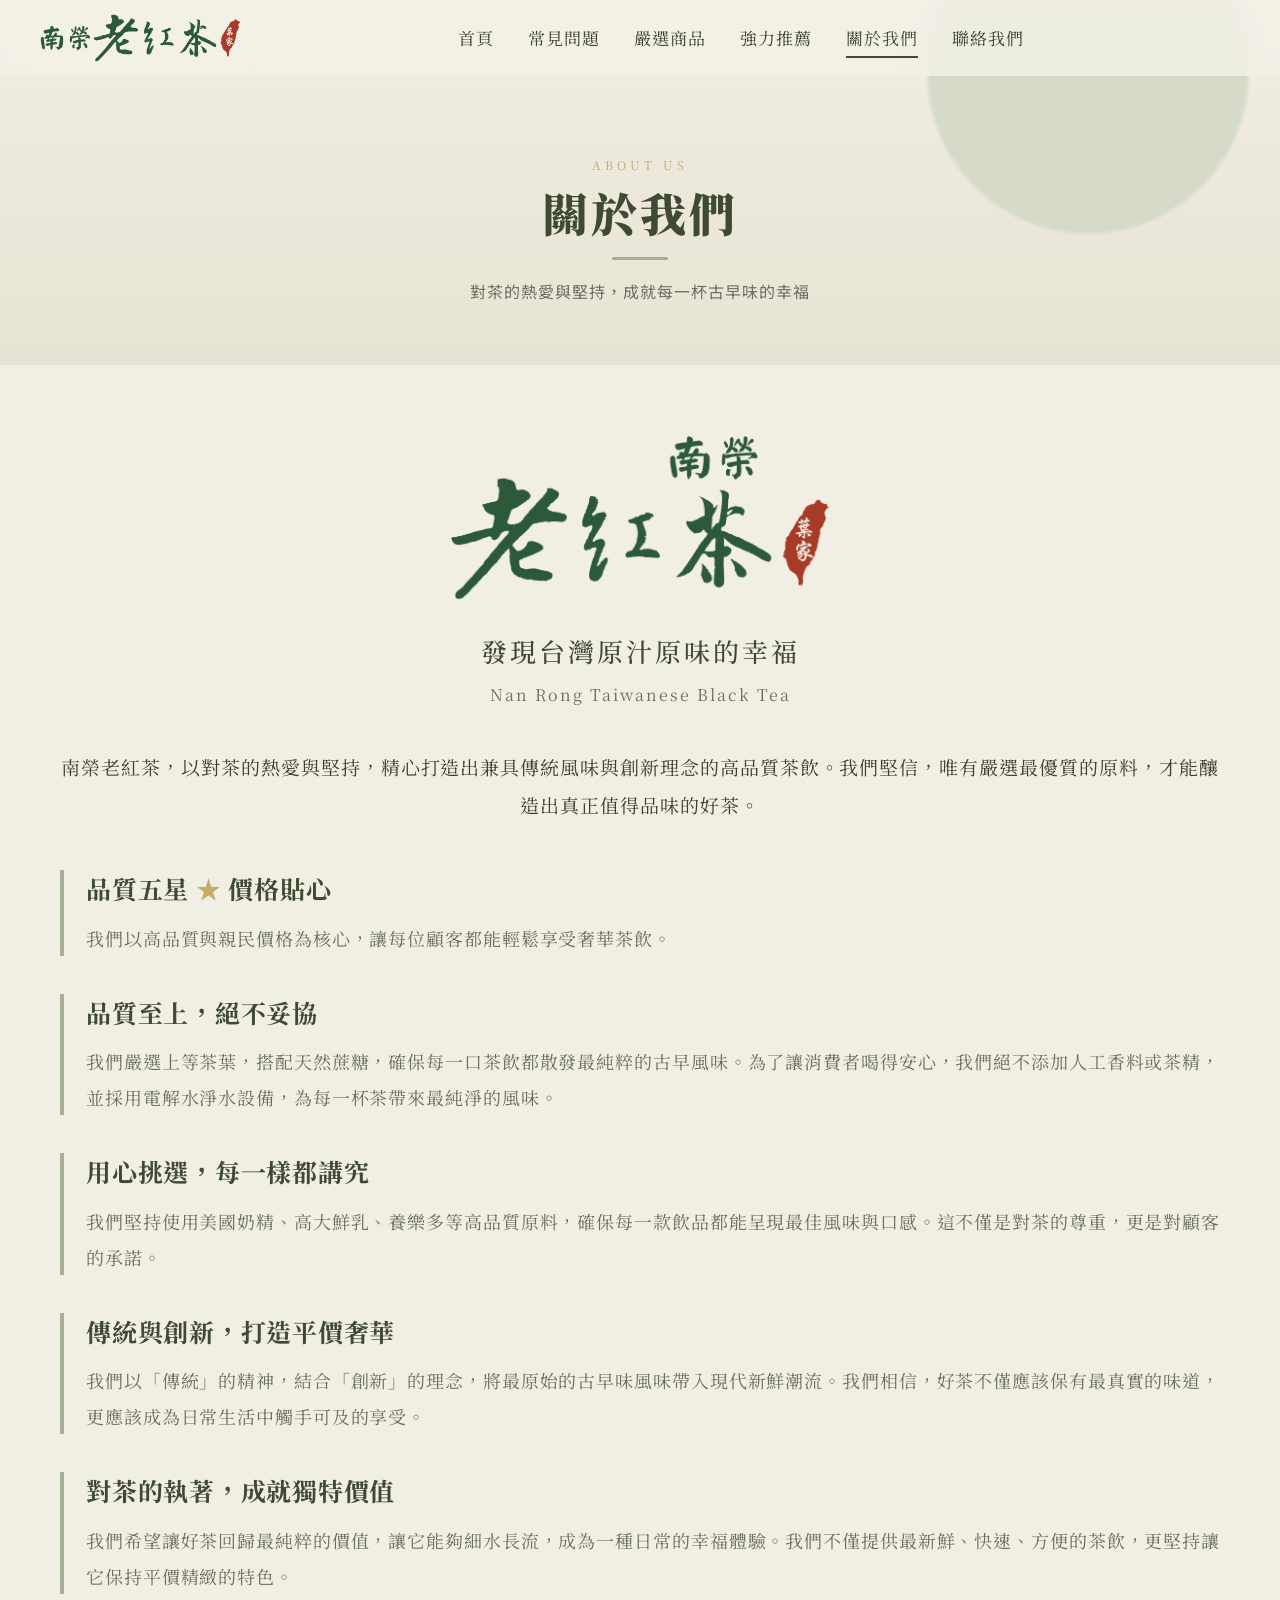
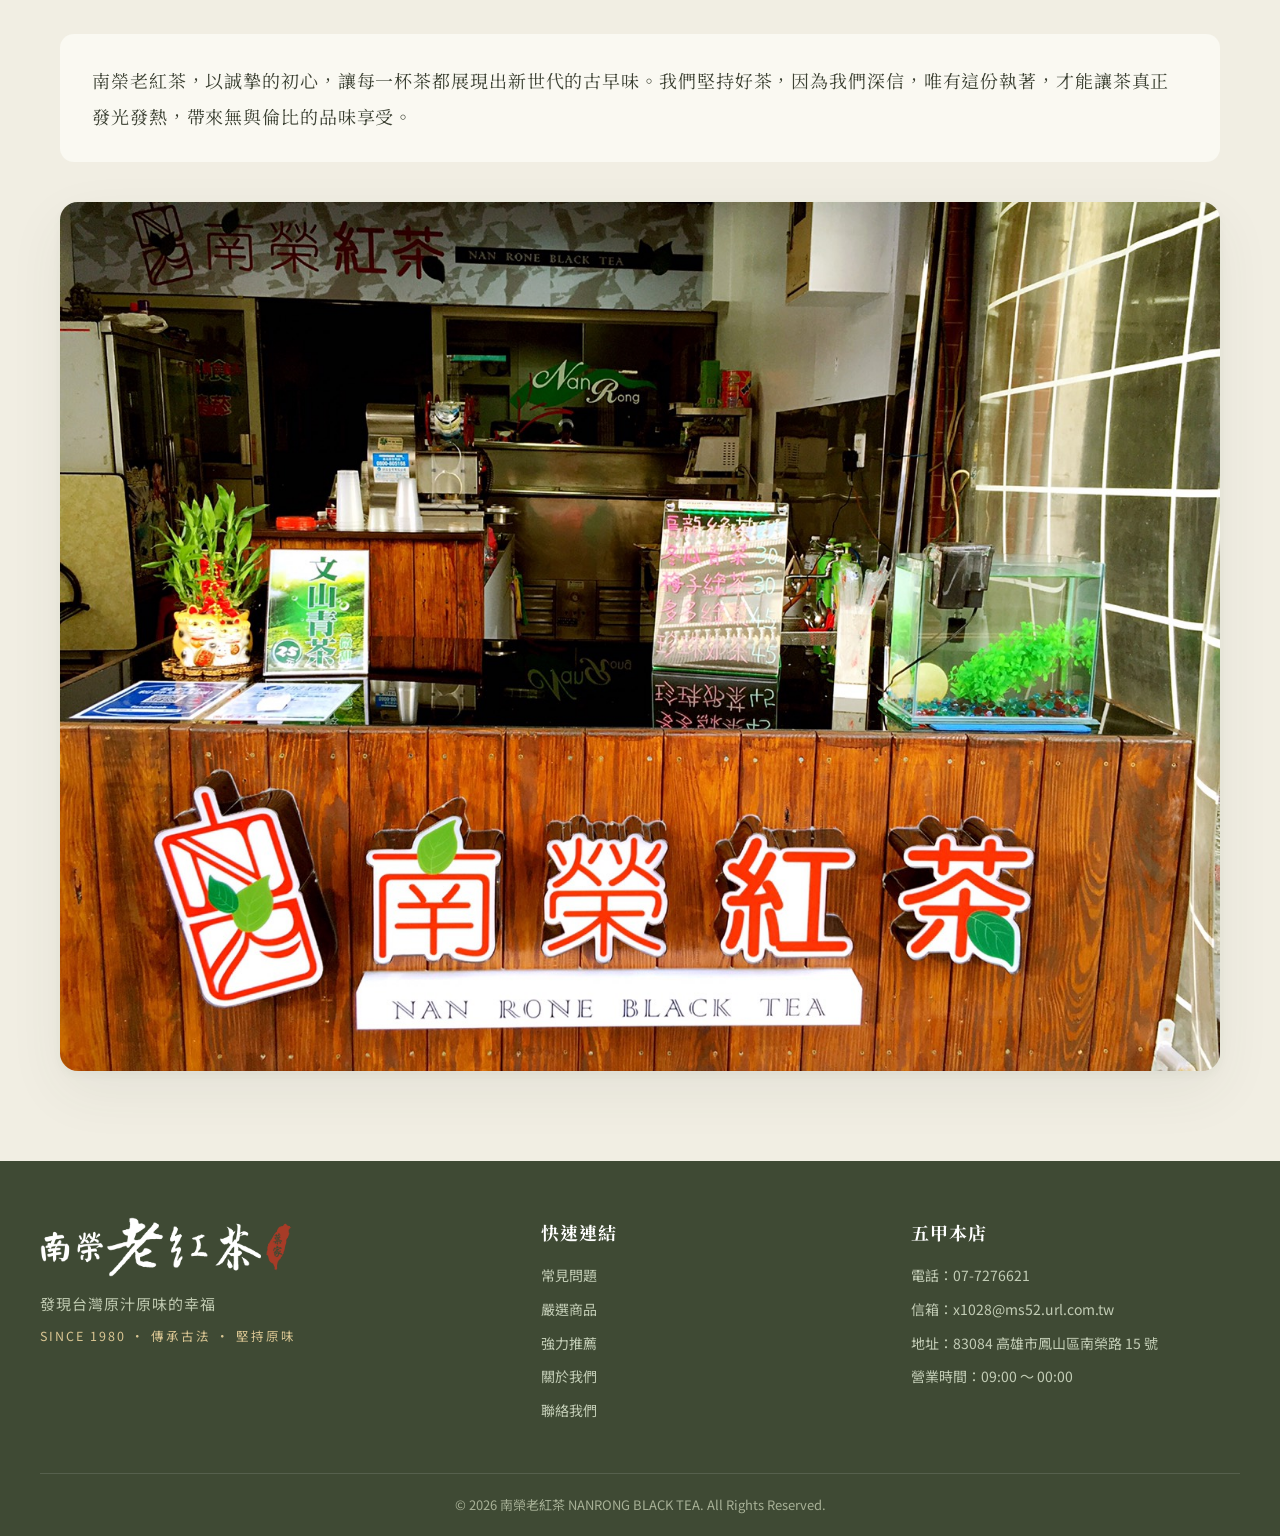
==== commit d25c016e: "feat: 效能與 SEO 優化、FAQ 角落裝飾、修正電話連結 - FAQ 新增極簡茶枝線稿裝飾（品牌 sage 色、低透明、手機隱藏） - 首頁標題「臺」改「台」、地圖標記改標「南榮紅茶」 - 修" ====
--- a/about.html
+++ b/about.html
@@ -5,6 +5,17 @@
   <meta name="viewport" content="width=device-width, initial-scale=1.0">
   <title>關於我們 | 南榮老紅茶</title>
   <meta name="description" content="南榮老紅茶，以對茶的熱愛與堅持，打造兼具傳統風味與創新理念的高品質茶飲。品質至上、用心挑選、傳統與創新，打造平價奢華的古早味。">
+  <link rel="icon" href="images/logo.svg">
+  <link rel="canonical" href="https://www.nanrongtea.com.tw/about.html">
+  <!-- Open Graph / 社群分享 -->
+  <meta property="og:type" content="website">
+  <meta property="og:site_name" content="南榮老紅茶">
+  <meta property="og:locale" content="zh_TW">
+  <meta property="og:title" content="關於我們 | 南榮老紅茶">
+  <meta property="og:description" content="以對茶的熱愛與堅持，打造兼具傳統風味與創新理念的高品質茶飲，成就每一杯古早味的幸福。">
+  <meta property="og:image" content="https://www.nanrongtea.com.tw/images/store-front.jpg">
+  <meta property="og:url" content="https://www.nanrongtea.com.tw/about.html">
+  <meta name="twitter:card" content="summary_large_image">
   <link rel="preconnect" href="https://fonts.googleapis.com">
   <link rel="preconnect" href="https://fonts.gstatic.com" crossorigin>
   <link href="https://fonts.googleapis.com/css2?family=Noto+Serif+TC:wght@400;500;600;700;900&family=Noto+Sans+TC:wght@300;400;500;700&display=swap" rel="stylesheet">
--- a/css/style.css
+++ b/css/style.css
@@ -15,9 +15,23 @@
   --serif:'Noto Serif TC',serif;
   --sans:'Noto Sans TC',sans-serif;
   --section-y:112px;
-  --radius:16px;
-  --shadow:0 16px 40px rgba(61,74,53,.10);
-  --shadow-hover:0 24px 50px rgba(61,74,53,.16);
+  --content:1160px;   /* 全站統一內容寬度 */
+
+  /* ===== 圓角：不過圓，保留老品牌的穩重 ===== */
+  --radius-sm:10px;   /* 小元件：標籤、輸入框 */
+  --radius:14px;      /* 主要卡片 */
+  --radius-lg:18px;   /* 大型圖片框、地圖、媒體區 */
+
+  /* ===== 陰影：柔和、大擴散、低透明度（雙層） ===== */
+  --shadow-sm:
+    0 2px 6px rgba(61,74,53,.04),
+    0 10px 28px rgba(61,74,53,.05);
+  --shadow:
+    0 4px 10px rgba(61,74,53,.04),
+    0 20px 56px rgba(61,74,53,.07);
+  --shadow-hover:
+    0 8px 18px rgba(61,74,53,.05),
+    0 34px 76px rgba(61,74,53,.10);
 }
 
 *{margin:0;padding:0;box-sizing:border-box;}
@@ -69,11 +83,11 @@
 
 /* ===== Hero ===== */
 .hero{
-  position:relative;min-height:84vh;display:flex;align-items:center;
-  padding:150px 40px 96px;overflow:hidden;background-color:#eef0e8;
+  position:relative;min-height:84vh;display:flex;align-items:flex-start;
+  padding:clamp(150px,20vh,240px) 40px 96px;overflow:hidden;background-color:#eef0e8;
   background-image:
     linear-gradient(100deg,rgba(245,246,240,.72) 0%,rgba(245,246,240,.3) 24%,rgba(245,246,240,0) 46%),
-    url(../images/hero-keyvisual.png);
+    url(../images/hero-keyvisual.jpg);
   background-repeat:no-repeat,no-repeat;
   background-position:center,center right;
   background-size:cover,cover;
@@ -161,7 +175,7 @@
 /* ===== Features ===== */
 .features{padding:0 40px;margin-top:-40px;position:relative;z-index:5;}
 .features-card{
-  max-width:1320px;margin:0 auto;background:#faf9f2;
+  max-width:var(--content);margin:0 auto;background:#faf9f2;
   border-radius:var(--radius);box-shadow:var(--shadow);
   display:grid;grid-template-columns:repeat(4,1fr);
   padding:38px 30px;
@@ -198,7 +212,7 @@
 /* ===== 強力推薦 ===== */
 .recommend{padding:var(--section-y) 40px;background:var(--cream);}
 .recommend-grid{
-  max-width:1200px;margin:0 auto;display:grid;grid-template-columns:repeat(3,1fr);gap:32px;
+  max-width:var(--content);margin:0 auto;display:grid;grid-template-columns:repeat(3,1fr);gap:32px;
 }
 .rec-card{
   background:#faf9f2;border-radius:var(--radius);overflow:hidden;
@@ -219,7 +233,7 @@
 /* ===== 嚴選商品 ===== */
 .products{padding:var(--section-y) 40px;background:linear-gradient(180deg,var(--cream-2) 0%,var(--sage-soft) 100%);}
 .product-grid{
-  max-width:1200px;margin:0 auto;display:grid;
+  max-width:var(--content);margin:0 auto;display:grid;
   grid-template-columns:repeat(5,1fr);gap:24px;
 }
 .prod-card{
@@ -233,7 +247,7 @@
 .prod-card h3{font-family:var(--serif);font-size:18px;color:var(--green-deep);font-weight:700;margin:14px 0 4px;letter-spacing:1px;}
 .prod-card p{font-size:13px;color:var(--text-soft);}
 .products-cta{
-  max-width:1200px;margin:44px auto 0;display:flex;align-items:center;justify-content:center;
+  max-width:var(--content);margin:44px auto 0;display:flex;align-items:center;justify-content:center;
   gap:14px;flex-wrap:wrap;font-family:var(--serif);color:var(--green-deep);font-size:17px;
 }
 .order-btn{color:#fff;font-family:var(--sans);font-weight:700;font-size:15px;padding:11px 26px;border-radius:26px;transition:transform .2s,opacity .2s;}
@@ -243,7 +257,7 @@
 
 /* ===== About / 品牌故事 ===== */
 .about{padding:var(--section-y) 40px;background:linear-gradient(180deg,var(--cream-2) 0%,var(--sage-soft) 100%);}
-.about-inner{max-width:1320px;margin:0 auto;display:grid;grid-template-columns:1fr 1fr;gap:60px;align-items:center;}
+.about-inner{max-width:var(--content);margin:0 auto;display:grid;grid-template-columns:1fr 1fr;gap:60px;align-items:center;}
 .about-eyebrow{
   display:inline-flex;align-items:center;gap:8px;font-family:var(--serif);
   font-size:13px;color:var(--gold);letter-spacing:4px;margin-bottom:12px;
@@ -271,7 +285,7 @@
 
 /* ===== 門市 / 聯絡 ===== */
 .contact-section{padding:var(--section-y) 40px;background:var(--cream);}
-.contact-inner{max-width:1320px;margin:0 auto;display:grid;grid-template-columns:1.1fr .9fr;gap:56px;align-items:center;}
+.contact-inner{max-width:var(--content);margin:0 auto;display:grid;grid-template-columns:1.1fr .9fr;gap:56px;align-items:center;}
 .contact-map{border-radius:18px;overflow:hidden;box-shadow:0 20px 44px rgba(61,74,53,.16);height:380px;}
 .contact-map iframe{width:100%;height:100%;border:0;display:block;}
 .contact-list{display:flex;flex-direction:column;gap:16px;margin-bottom:28px;}
@@ -355,8 +369,7 @@
 .menu-panel{display:none;}
 .menu-panel.active{display:block;animation:menuFade .35s ease;}
 @keyframes menuFade{from{opacity:0;transform:translateY(12px);}to{opacity:1;transform:none;}}
-.menu-panel .menu-cat{max-width:580px;margin:0 auto;}
-.menu-panel .menu-cat:has(.menu-two){max-width:920px;}
+.menu-panel .menu-cat{max-width:640px;margin:0 auto;}
 .menu-two{column-count:2;column-gap:54px;column-rule:1px solid var(--cream-2);}
 .menu-two li{break-inside:avoid;}
 .menu-cat{
@@ -392,7 +405,7 @@
 
 /* ===== Menu notes ===== */
 .menu-notes{padding:70px 40px;background:linear-gradient(180deg,var(--cream-2) 0%,var(--sage-soft) 100%);}
-.notes-inner{max-width:1100px;margin:0 auto;display:grid;grid-template-columns:1fr 1fr;gap:44px;}
+.notes-inner{max-width:var(--content);margin:0 auto;display:grid;grid-template-columns:1fr 1fr;gap:44px;}
 .notes-title{
   font-family:var(--serif);font-size:22px;color:var(--green-deep);font-weight:700;
   letter-spacing:2px;margin-bottom:18px;
@@ -404,14 +417,21 @@
 
 /* ===== Gallery ===== */
 .gallery{padding:80px 40px;background:var(--cream);}
-.gallery-grid{max-width:1200px;margin:0 auto;display:grid;grid-template-columns:repeat(4,1fr);gap:18px;}
-.gallery-item{aspect-ratio:1/1;overflow:hidden;border-radius:14px;box-shadow:0 10px 26px rgba(61,74,53,.1);}
+.gallery-grid{max-width:var(--content);margin:0 auto;display:grid;grid-template-columns:repeat(4,1fr);gap:18px;}
+.gallery-item{position:relative;aspect-ratio:1/1;overflow:hidden;border-radius:14px;box-shadow:0 10px 26px rgba(61,74,53,.1);}
+.gallery-caption{
+  position:absolute;left:0;right:0;bottom:0;z-index:2;pointer-events:none;
+  padding:30px 14px 14px;text-align:center;
+  font-family:var(--serif);font-size:16px;font-weight:600;letter-spacing:1.5px;color:#fff;
+  background:linear-gradient(to top,rgba(45,52,38,.72) 0%,rgba(45,52,38,.35) 55%,rgba(45,52,38,0) 100%);
+  text-shadow:0 1px 3px rgba(0,0,0,.35);
+}
 .gallery-item img{width:100%;height:100%;object-fit:cover;display:block;transition:transform .5s;}
 .gallery-item:hover img{transform:scale(1.08);}
 
 /* ===== Feature list (強力推薦頁) ===== */
 .feature-list{padding:70px 40px;background:var(--cream);}
-.fl-inner{max-width:1120px;margin:0 auto;display:flex;flex-direction:column;gap:56px;}
+.fl-inner{max-width:var(--content);margin:0 auto;display:flex;flex-direction:column;gap:56px;}
 .fl-item{display:grid;grid-template-columns:1fr 1fr;gap:48px;align-items:center;}
 .fl-item.reverse .fl-img{order:2;}
 .fl-img{border-radius:18px;overflow:hidden;box-shadow:0 22px 48px rgba(61,74,53,.2);aspect-ratio:5/4;}
@@ -425,23 +445,23 @@
 
 /* ===== About page ===== */
 .about-page{padding:70px 40px 90px;background:var(--cream);}
-.ap-inner{max-width:820px;margin:0 auto;}
+.ap-inner{max-width:var(--content);margin:0 auto;}
 .ap-logo{text-align:center;margin-bottom:40px;}
 .ap-logo img{width:380px;max-width:84%;height:auto;display:inline-block;}
 .ap-slogan{font-family:var(--serif);font-size:26px;font-weight:500;color:var(--green-deep);margin-top:22px;letter-spacing:3px;}
 .ap-en{font-family:var(--serif);font-size:16px;letter-spacing:2px;color:var(--text-soft);margin-top:8px;}
-.ap-lead{font-size:18px;color:var(--text);line-height:2;text-align:center;margin-bottom:46px;letter-spacing:.5px;}
-.ap-block{margin-bottom:34px;padding-left:22px;border-left:4px solid var(--sage);}
-.ap-block h2{font-family:var(--serif);font-size:24px;color:var(--green-deep);font-weight:700;letter-spacing:1px;margin-bottom:12px;}
+.ap-lead{font-family:var(--serif);font-size:19px;color:var(--text);line-height:2;text-align:center;margin-bottom:46px;letter-spacing:.05em;}
+.ap-block{margin-bottom:38px;padding-left:22px;border-left:4px solid var(--sage);}
+.ap-block h2{font-family:var(--serif);font-size:25px;color:var(--green-deep);font-weight:700;letter-spacing:.03em;line-height:1.5;margin-bottom:12px;}
 .ap-block h2 .star{color:var(--gold);}
-.ap-block p{font-size:16px;color:var(--text-soft);line-height:1.95;}
-.ap-closing{font-size:16.5px;color:var(--text);line-height:2;margin:40px 0;padding:26px 30px;background:#faf9f2;border-radius:14px;letter-spacing:.5px;}
+.ap-block p{font-family:var(--serif);font-size:18px;color:var(--text-soft);line-height:2;letter-spacing:.05em;}
+.ap-closing{font-family:var(--serif);font-size:18px;color:var(--text);line-height:2;margin:40px 0;padding:28px 32px;background:#faf9f2;border-radius:14px;letter-spacing:.05em;}
 .ap-photo{border-radius:18px;overflow:hidden;box-shadow:0 22px 48px rgba(61,74,53,.2);}
 .ap-photo img{width:100%;display:block;}
 
 /* ===== Contact page ===== */
 .contact-page{padding:70px 40px 90px;background:var(--cream);}
-.cp-inner{max-width:1160px;margin:0 auto;display:grid;grid-template-columns:1.25fr .75fr;gap:56px;align-items:start;}
+.cp-inner{max-width:var(--content);margin:0 auto;display:grid;grid-template-columns:1.25fr .75fr;gap:56px;align-items:start;}
 .cp-intro{font-size:15.5px;color:var(--text-soft);line-height:1.9;margin-bottom:26px;}
 .cp-form .cp-row{margin-bottom:20px;}
 .cp-form label{display:block;font-family:var(--serif);font-size:15px;color:var(--green-deep);letter-spacing:1px;}
@@ -461,12 +481,12 @@
 .cp-submit:hover{background:var(--green-mid);transform:translateY(-2px);}
 .cp-info{background:#faf9f2;border-radius:16px;padding:32px 30px;box-shadow:0 14px 34px rgba(61,74,53,.1);}
 .cp-store{font-family:var(--serif);font-size:24px;color:var(--green-deep);font-weight:700;letter-spacing:2px;margin-bottom:20px;}
-.cp-map{max-width:1160px;margin:56px auto 0;height:420px;border-radius:18px;overflow:hidden;box-shadow:0 20px 44px rgba(61,74,53,.16);}
+.cp-map{max-width:var(--content);margin:56px auto 0;height:420px;border-radius:18px;overflow:hidden;box-shadow:0 20px 44px rgba(61,74,53,.16);}
 .cp-map iframe{width:100%;height:100%;border:0;display:block;}
 
 /* ===== News page ===== */
 .news-page{padding:70px 40px 90px;background:var(--cream);}
-.np-inner{max-width:900px;margin:0 auto;}
+.np-inner{max-width:var(--content);margin:0 auto;}
 .news-list{display:flex;flex-direction:column;}
 .news-item{display:flex;align-items:center;gap:16px;padding:18px 6px;border-bottom:1px dashed rgba(91,107,76,.28);transition:background .2s;}
 .news-item:hover{background:#faf9f2;}
@@ -488,7 +508,7 @@
 
 /* ===== 人氣精選（兩大平台整合）===== */
 .ranking{padding:var(--section-y) 40px;background:var(--cream);}
-.pop-grid{max-width:1120px;margin:0 auto;display:grid;grid-template-columns:repeat(4,1fr);gap:26px;}
+.pop-grid{max-width:var(--content);margin:0 auto;display:grid;grid-template-columns:repeat(4,1fr);gap:26px;}
 .pop-card{
   background:#faf9f2;border-radius:var(--radius);overflow:hidden;text-align:center;padding-bottom:20px;
   box-shadow:var(--shadow);transition:transform .3s,box-shadow .3s;
@@ -513,8 +533,14 @@
 .btn-outline:hover{background:var(--sage);color:#fff;}
 
 /* ===== FAQ ===== */
-.faq{padding:70px 40px;background:var(--cream);}
-.faq-inner{max-width:820px;margin:0 auto;}
+.faq{position:relative;overflow:hidden;padding:70px 40px;background:var(--cream);}
+.faq-inner{position:relative;z-index:1;max-width:var(--content);margin:0 auto;}
+/* 角落茶枝裝飾：留白呼吸感，不搶內容 */
+.faq-decor{
+  position:absolute;z-index:0;right:-26px;bottom:-40px;
+  width:210px;height:auto;color:var(--sage);opacity:.15;
+  pointer-events:none;user-select:none;
+}
 .faq-item{
   background:#faf9f2;border-radius:14px;margin-bottom:16px;overflow:hidden;
   box-shadow:0 8px 22px rgba(61,74,53,.07);border:1px solid rgba(169,183,154,.3);
@@ -533,7 +559,7 @@
 .faq-item[open] summary::after{transform:translateY(-30%) rotate(-135deg);}
 .faq-a{padding:0 26px 24px;font-size:15.5px;color:var(--text-soft);line-height:1.9;}
 .faq-a a{color:var(--green-mid);}
-.faq-cta{max-width:820px;margin:40px auto 0;text-align:center;}
+.faq-cta{position:relative;z-index:1;max-width:var(--content);margin:40px auto 0;text-align:center;}
 .faq-cta p{font-size:16px;color:var(--text-soft);margin-bottom:20px;}
 .faq-links{display:flex;gap:14px;justify-content:center;flex-wrap:wrap;}
 
@@ -564,7 +590,7 @@
     min-height:auto;padding:120px 20px 80px;
     background-image:
       linear-gradient(180deg,rgba(245,246,240,.82) 0%,rgba(245,246,240,.4) 40%,rgba(245,246,240,.7) 100%),
-      url(../images/hero-keyvisual.png);
+      url(../images/hero-keyvisual.jpg);
     background-position:center,center right;background-size:cover,cover;
   }
   .hero-copy{padding-left:0;max-width:100%;text-align:center;}
@@ -588,6 +614,7 @@
   .banner-title{font-size:38px;}
 }
 @media(max-width:520px){
+  .faq-decor{display:none;}
   .features-card{grid-template-columns:1fr;}
   .feature:not(:last-child)::after{display:none;}
   .feature{border-bottom:1px solid var(--cream-2);padding-bottom:16px;}
@@ -608,3 +635,67 @@
   .menu-cat{padding:24px 20px;}
   .fl-body h2{font-size:23px;}
 }
+
+/* ===== 現代優雅：柔和陰影 × 穩重圓角（統一卡片語彙）===== */
+.features-card,
+.rec-card,
+.pop-card,
+.prod-card,
+.cp-info,
+.faq-item,
+.menu-cat{
+  border-radius:var(--radius);
+  box-shadow:var(--shadow);
+  border:1px solid rgba(61,74,53,.05);
+  transition:transform .35s cubic-bezier(.22,1,.36,1),
+             box-shadow .35s cubic-bezier(.22,1,.36,1);
+}
+.rec-card:hover,
+.pop-card:hover,
+.prod-card:hover{
+  transform:translateY(-4px);
+  box-shadow:var(--shadow-hover);
+}
+.about-media,
+.fl-img,
+.ap-photo,
+.contact-map,
+.cp-map,
+.gallery-item{
+  border-radius:var(--radius-lg);
+  box-shadow:var(--shadow);
+}
+.pop-tag,
+.rec-badge,
+.tag,
+.cp-form input,
+.cp-form textarea{
+  border-radius:var(--radius-sm);
+}
+
+/* ===== 圖片懸停：輕微放大 + 亮度微升（平滑過渡）===== */
+.rec-img img,
+.pop-img img,
+.prod-img img,
+.fl-img img,
+.gallery-item img{
+  transition:transform .45s cubic-bezier(.22,1,.36,1),filter .45s ease;
+  will-change:transform,filter;
+}
+.fl-img img{width:100%;height:100%;object-fit:cover;display:block;}
+.rec-card:hover .rec-img img,
+.pop-card:hover .pop-img img,
+.prod-card:hover .prod-img img,
+.fl-img:hover img,
+.gallery-item:hover img{
+  transform:scale(1.05);
+  filter:brightness(1.08);
+}
+@media(prefers-reduced-motion:reduce){
+  .rec-img img,.pop-img img,.prod-img img,.fl-img img,.gallery-item img{transition:none;}
+  .rec-card:hover .rec-img img,
+  .pop-card:hover .pop-img img,
+  .prod-card:hover .prod-img img,
+  .fl-img:hover img,
+  .gallery-item:hover img{transform:none;filter:none;}
+}
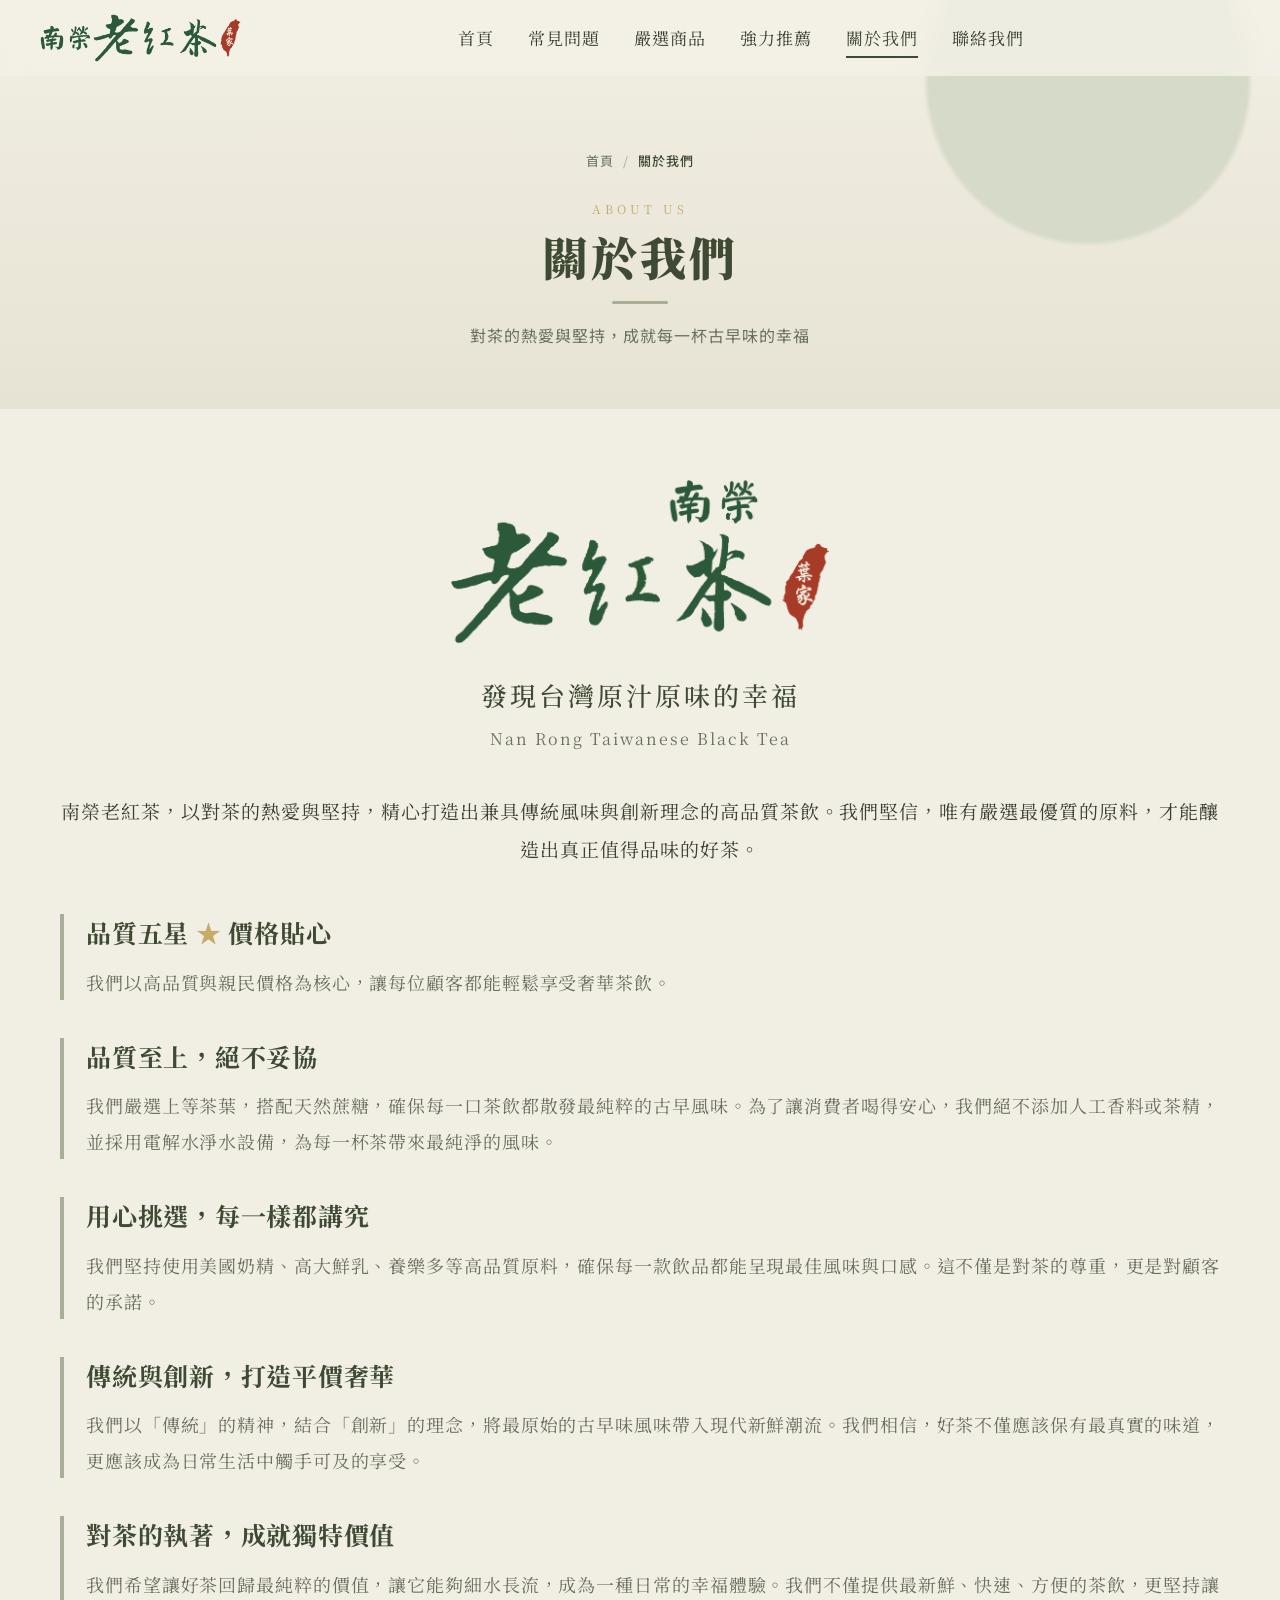
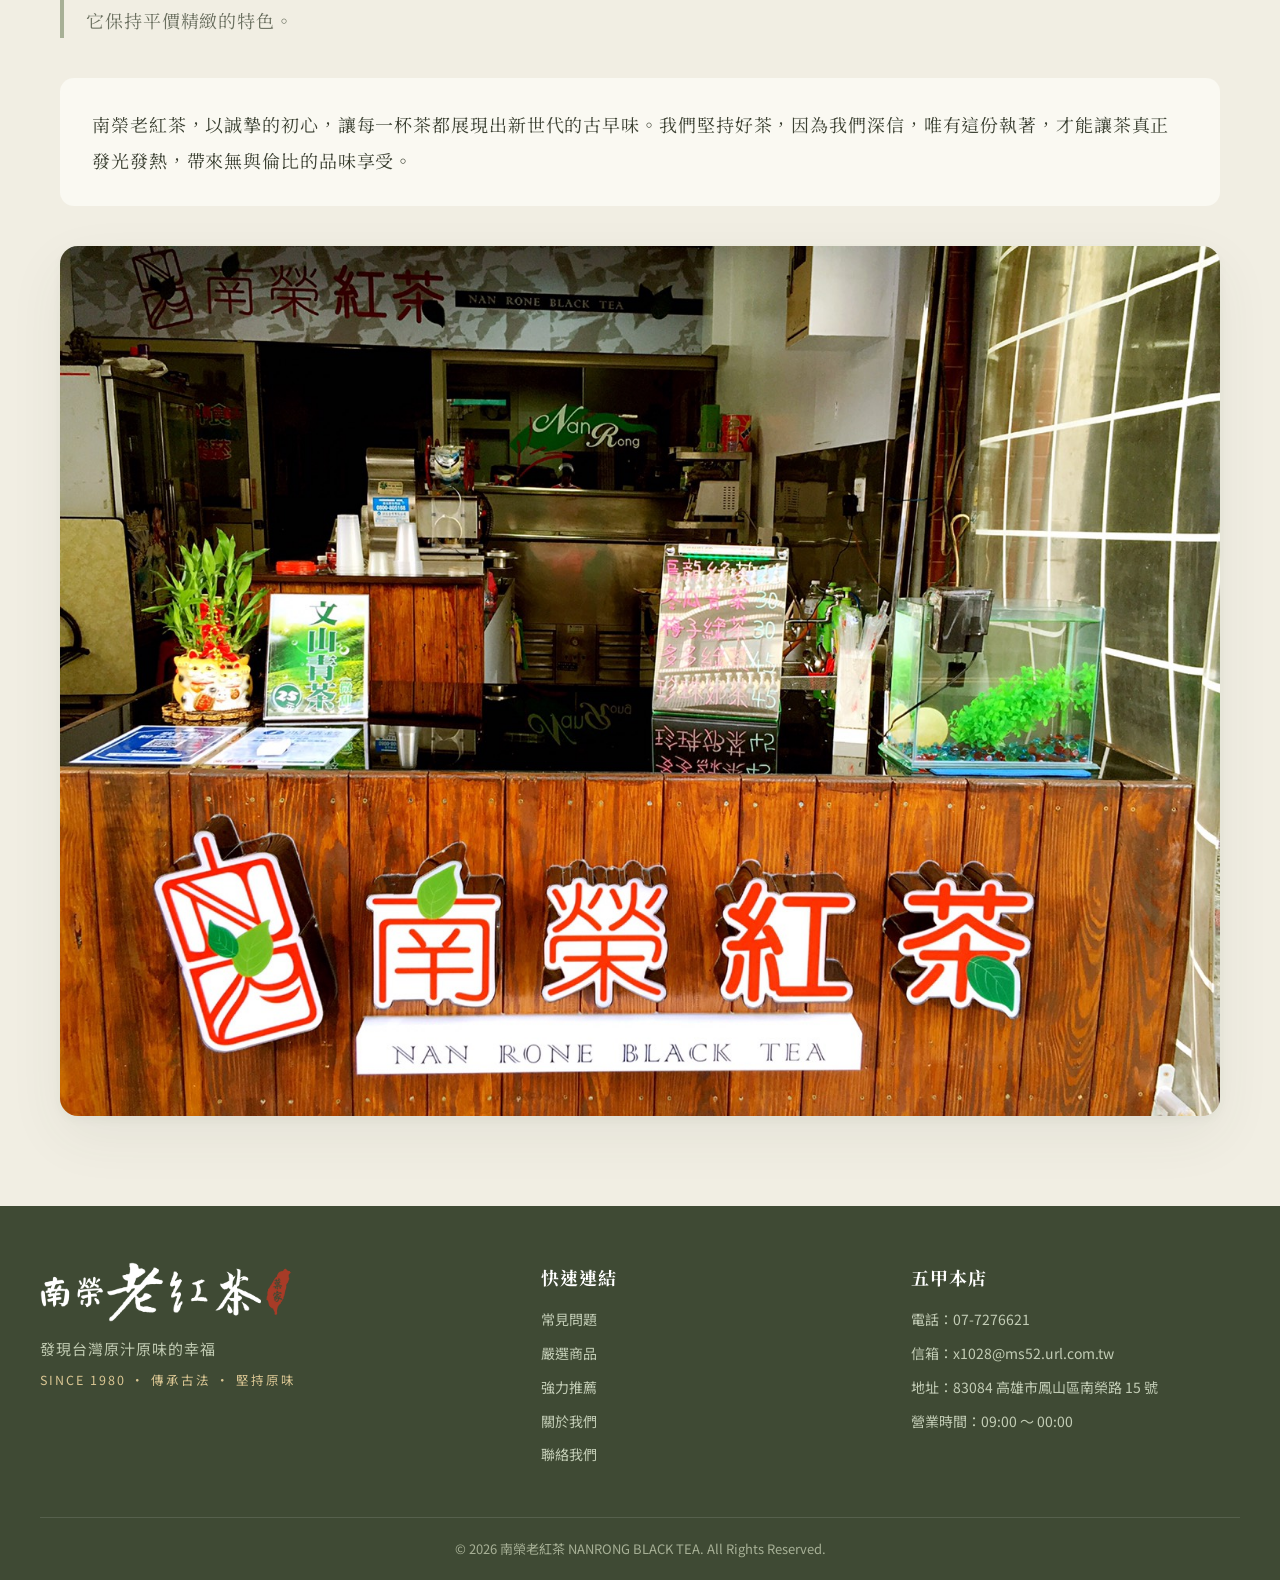
==== commit fd1d3bbd: "feat: 首頁外送下單按鈕、商家 JSON-LD、內頁麵包屑導覽 - 首頁「關於南榮」加入 Uber Eats / foodpanda 點餐按鈕 - 首頁加入 CafeOrCoffeeShop 結構" ====
--- a/about.html
+++ b/about.html
@@ -13,13 +13,19 @@
   <meta property="og:locale" content="zh_TW">
   <meta property="og:title" content="關於我們 | 南榮老紅茶">
   <meta property="og:description" content="以對茶的熱愛與堅持，打造兼具傳統風味與創新理念的高品質茶飲，成就每一杯古早味的幸福。">
-  <meta property="og:image" content="https://www.nanrongtea.com.tw/images/store-front.jpg">
+  <meta property="og:image" content="https://www.nanrongtea.com.tw/images/og-cover.jpg">
   <meta property="og:url" content="https://www.nanrongtea.com.tw/about.html">
   <meta name="twitter:card" content="summary_large_image">
   <link rel="preconnect" href="https://fonts.googleapis.com">
   <link rel="preconnect" href="https://fonts.gstatic.com" crossorigin>
   <link href="https://fonts.googleapis.com/css2?family=Noto+Serif+TC:wght@400;500;600;700;900&family=Noto+Sans+TC:wght@300;400;500;700&display=swap" rel="stylesheet">
   <link rel="stylesheet" href="css/style.css">
+  <script type="application/ld+json">
+  {"@context":"https://schema.org","@type":"BreadcrumbList","itemListElement":[
+    {"@type":"ListItem","position":1,"name":"首頁","item":"https://www.nanrongtea.com.tw/"},
+    {"@type":"ListItem","position":2,"name":"關於我們","item":"https://www.nanrongtea.com.tw/about.html"}
+  ]}
+  </script>
 </head>
 <body>
 
@@ -27,6 +33,9 @@
 
   <section class="page-banner">
     <div class="banner-inner">
+      <nav class="breadcrumb" aria-label="breadcrumb">
+        <a href="index.html">首頁</a><span class="sep">/</span><span aria-current="page">關於我們</span>
+      </nav>
       <span class="banner-eyebrow">About Us</span>
       <h1 class="banner-title">關於我們</h1>
       <p class="banner-sub">對茶的熱愛與堅持，成就每一杯古早味的幸福</p>
--- a/css/style.css
+++ b/css/style.css
@@ -272,13 +272,14 @@
   font-size:14px;padding:4px 14px;border-radius:20px;letter-spacing:1px;
 }
 .btn-explore--sm{font-size:16px;padding:12px 28px;}
+.about-actions{display:flex;flex-wrap:wrap;align-items:center;gap:12px;}
 .about-media{
   position:relative;border-radius:18px;overflow:hidden;
   box-shadow:0 24px 50px rgba(61,74,53,.28);aspect-ratio:4/3;
 }
 .about-media img{width:100%;height:100%;object-fit:cover;display:block;}
 .about-badge{
-  position:absolute;left:20px;bottom:20px;
+  position:absolute;right:20px;top:20px;
   background:rgba(61,74,53,.72);color:#fff;font-family:var(--serif);
   font-size:16px;letter-spacing:4px;padding:8px 18px;border-radius:10px;backdrop-filter:blur(3px);
 }
@@ -337,6 +338,11 @@
     linear-gradient(180deg,var(--cream) 0%,var(--cream-2) 100%);
 }
 .banner-inner{position:relative;z-index:2;}
+.breadcrumb{display:flex;justify-content:center;flex-wrap:wrap;align-items:center;gap:9px;font-family:var(--sans);font-size:13px;color:var(--text-soft);margin-bottom:22px;letter-spacing:1px;}
+.breadcrumb a{color:var(--text-soft);transition:color .2s;}
+.breadcrumb a:hover{color:var(--green-deep);}
+.breadcrumb .sep{color:var(--sage);}
+.breadcrumb [aria-current]{color:var(--green-deep);font-weight:500;}
 .banner-eyebrow{
   display:inline-block;font-family:var(--serif);font-size:12px;letter-spacing:4px;
   text-transform:uppercase;color:var(--gold);margin-bottom:10px;
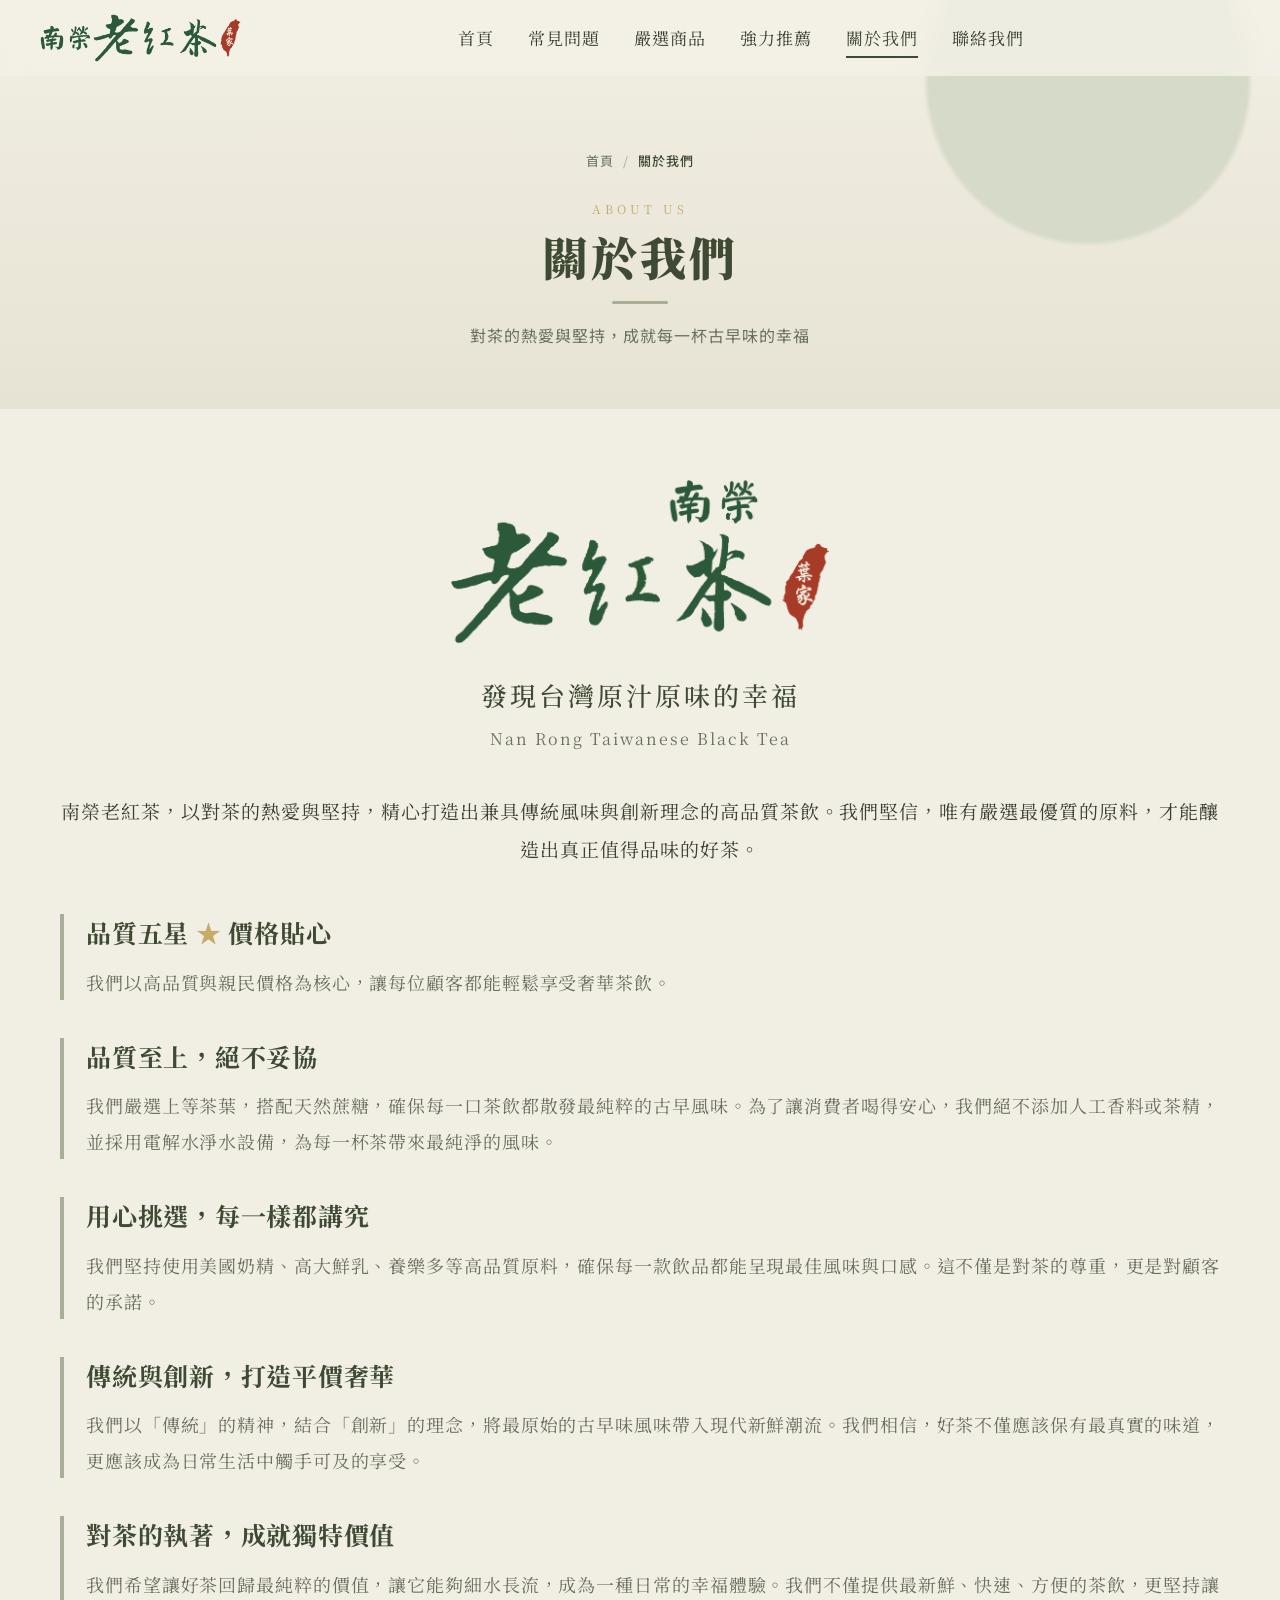
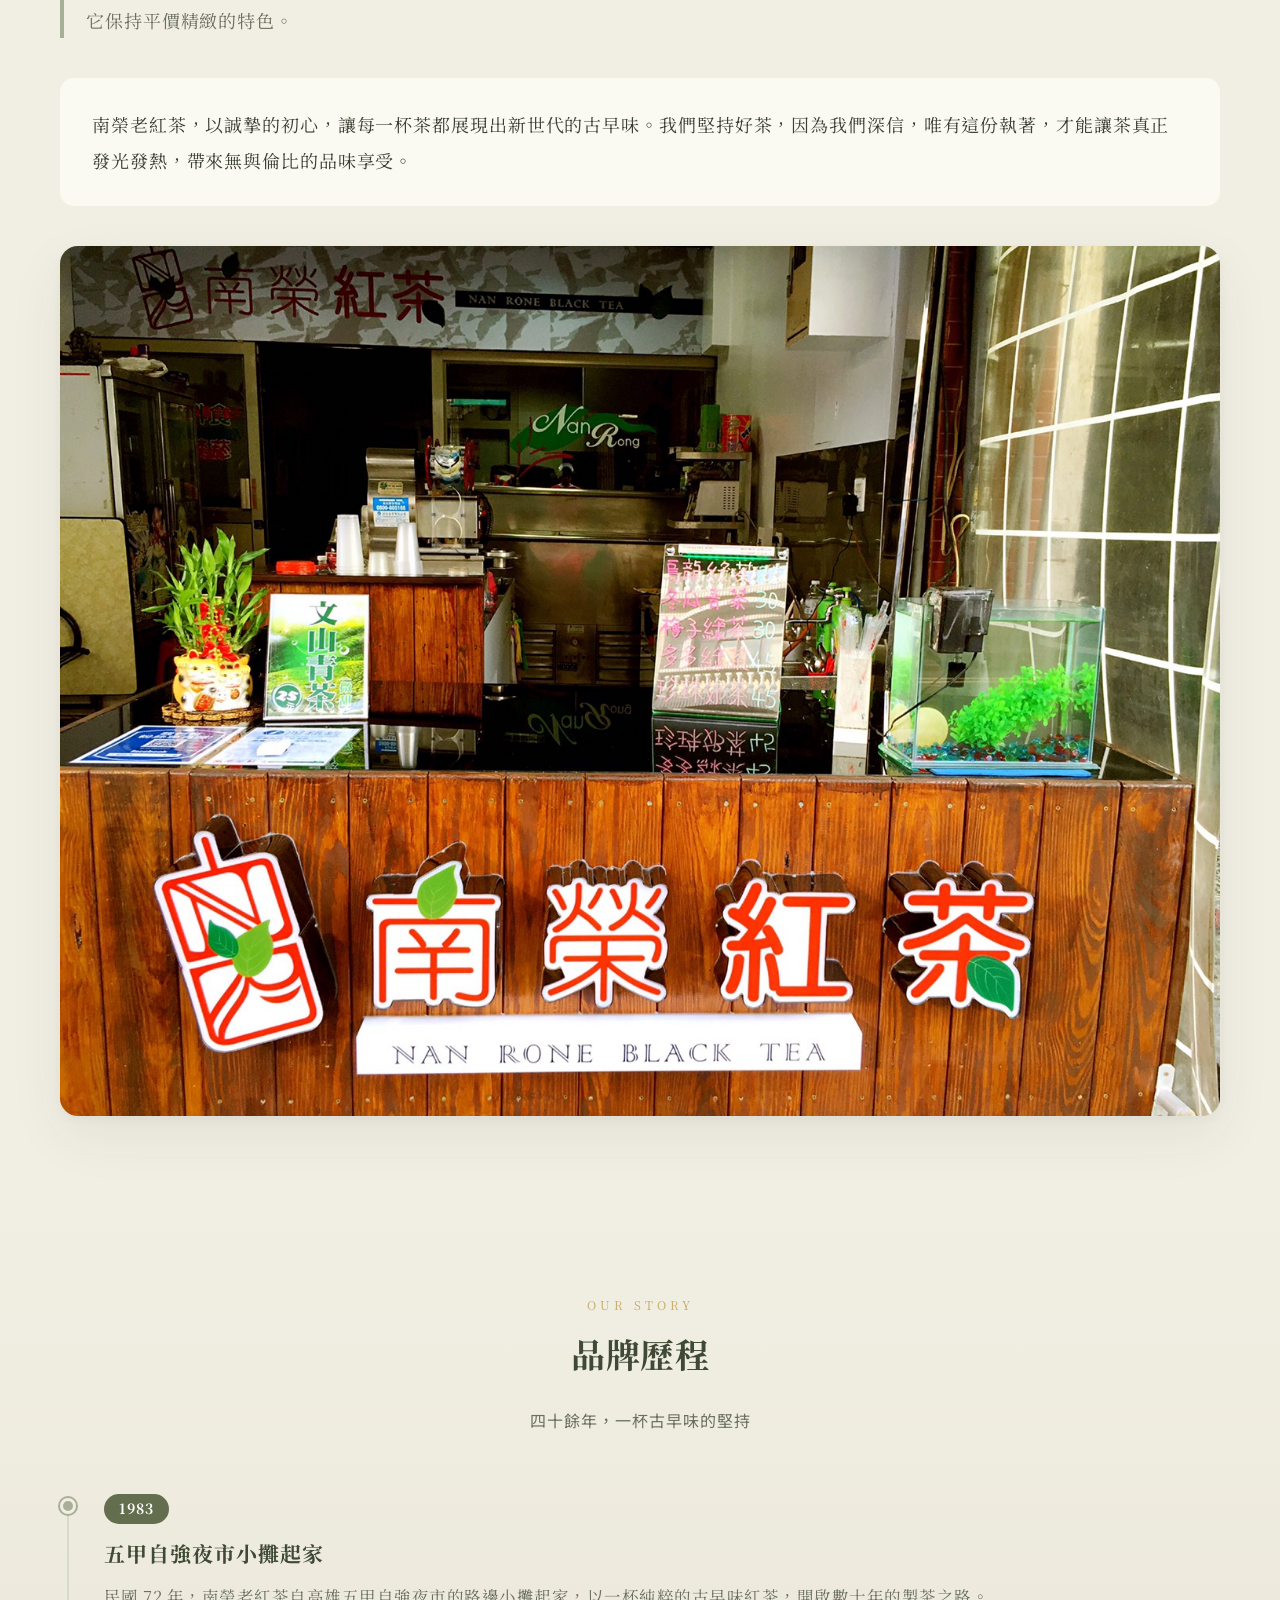
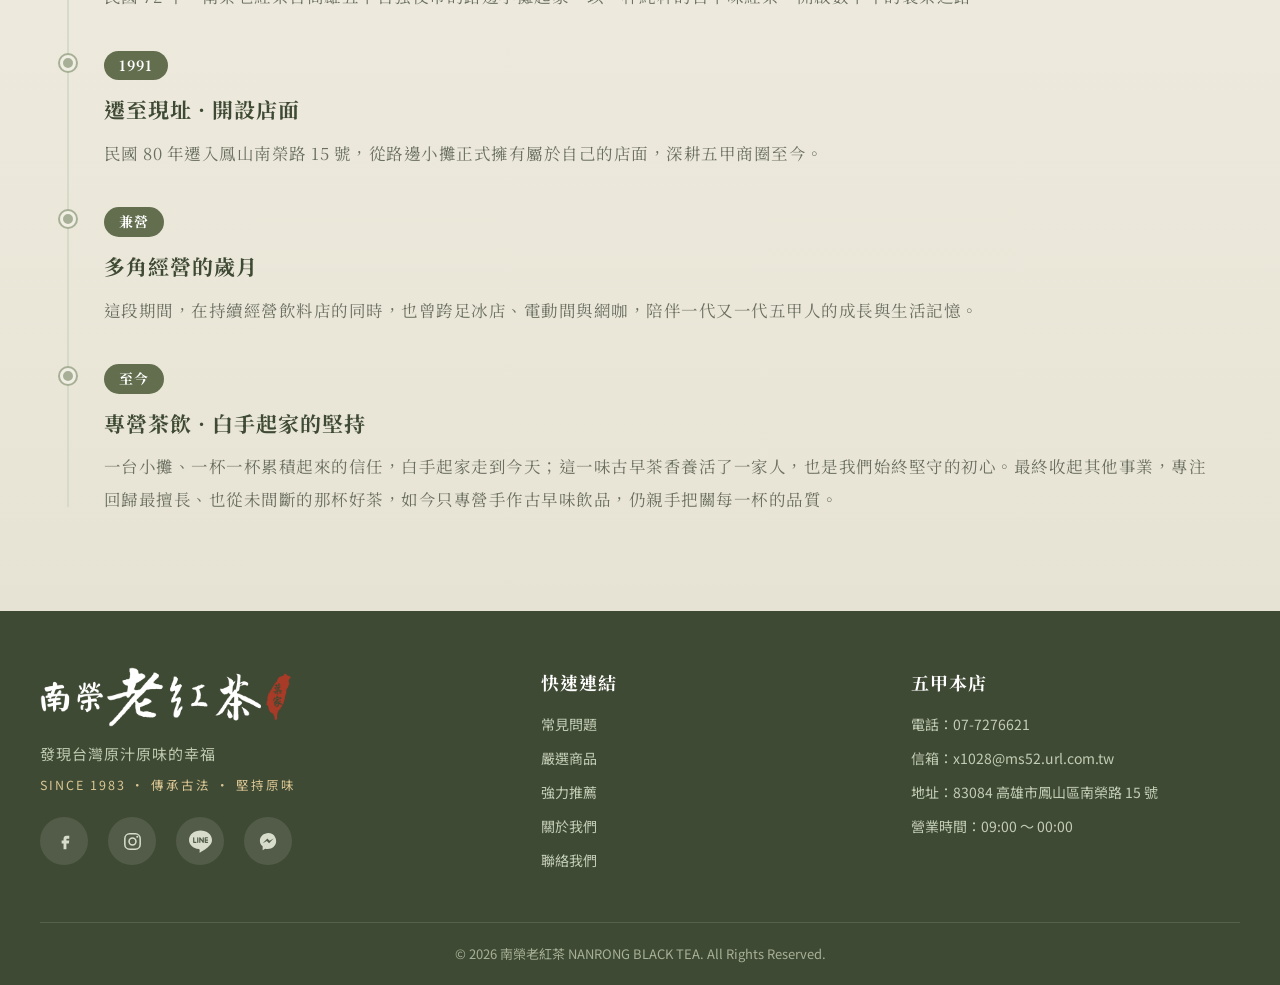
==== commit 7ba16bbc: "feat: 關於我們新增品牌歷程時間軸、創立年份更正為 1983 - about 頁新增「品牌歷程」時間軸：民國72年(1983)五甲自強夜市小攤起家、   民國80年(1991)遷現址開店面、多角經" ====
--- a/about.html
+++ b/about.html
@@ -85,6 +85,51 @@
     </div>
   </section>
 
+  <!-- ===== 品牌歷程 ===== -->
+  <section class="story">
+    <div class="story-inner">
+      <div class="section-head">
+        <span class="section-eyebrow">Our Story</span>
+        <h2 class="section-title center">品牌歷程</h2>
+        <p class="section-desc">四十餘年，一杯古早味的堅持</p>
+      </div>
+      <ol class="timeline">
+        <li class="tl-item">
+          <span class="tl-dot"></span>
+          <div class="tl-body">
+            <span class="tl-year">1983</span>
+            <h3>五甲自強夜市小攤起家</h3>
+            <p>民國 72 年，南榮老紅茶自高雄五甲自強夜市的路邊小攤起家，以一杯純粹的古早味紅茶，開啟數十年的製茶之路。</p>
+          </div>
+        </li>
+        <li class="tl-item">
+          <span class="tl-dot"></span>
+          <div class="tl-body">
+            <span class="tl-year">1991</span>
+            <h3>遷至現址 · 開設店面</h3>
+            <p>民國 80 年遷入鳳山南榮路 15 號，從路邊小攤正式擁有屬於自己的店面，深耕五甲商圈至今。</p>
+          </div>
+        </li>
+        <li class="tl-item">
+          <span class="tl-dot"></span>
+          <div class="tl-body">
+            <span class="tl-year">兼營</span>
+            <h3>多角經營的歲月</h3>
+            <p>這段期間，在持續經營飲料店的同時，也曾跨足冰店、電動間與網咖，陪伴一代又一代五甲人的成長與生活記憶。</p>
+          </div>
+        </li>
+        <li class="tl-item">
+          <span class="tl-dot"></span>
+          <div class="tl-body">
+            <span class="tl-year">至今</span>
+            <h3>專營茶飲 · 白手起家的堅持</h3>
+            <p>一台小攤、一杯一杯累積起來的信任，白手起家走到今天；這一味古早茶香養活了一家人，也是我們始終堅守的初心。最終收起其他事業，專注回歸最擅長、也從未間斷的那杯好茶，如今只專營手作古早味飲品，仍親手把關每一杯的品質。</p>
+          </div>
+        </li>
+      </ol>
+    </div>
+  </section>
+
   <div id="site-footer"></div>
 
   <script src="js/layout.js"></script>
--- a/css/style.css
+++ b/css/style.css
@@ -318,6 +318,15 @@
 .footer-logo-img{height:60px;width:auto;max-width:100%;display:block;}
 .footer-brand p{margin-top:14px;font-size:15px;color:var(--sage-light);letter-spacing:1px;}
 .footer-since{margin-top:8px !important;font-size:12.5px !important;color:var(--gold-soft) !important;letter-spacing:2px !important;}
+.footer-social{display:flex;justify-content:space-between;gap:12px;margin-top:22px;width:252px;max-width:100%;}
+.footer-social a{
+  width:48px;height:48px;border-radius:50%;flex-shrink:0;
+  display:flex;align-items:center;justify-content:center;
+  background:rgba(255,255,255,.1);color:#d7ddca;
+  transition:background .25s,color .25s,transform .25s;
+}
+.footer-social a:hover{background:var(--gold);color:#fff;transform:translateY(-3px);}
+.footer-social svg{width:23px;height:23px;}
 .footer-col h4{font-family:var(--serif);font-size:18px;color:#fff;margin-bottom:16px;letter-spacing:1px;}
 .footer-col a,.footer-col p{display:block;font-size:14px;color:#c3cdb6;margin-bottom:10px;transition:color .2s;}
 .footer-col a:hover{color:#fff;}
@@ -371,11 +380,11 @@
 }
 .menu-tab:hover{color:var(--green-deep);border-color:var(--sage);}
 .menu-tab.active{background:var(--green-mid);color:#fff;border-color:var(--green-mid);}
-.menu-panels{max-width:1000px;margin:0 auto;}
+.menu-panels{max-width:var(--content);margin:0 auto;}
 .menu-panel{display:none;}
 .menu-panel.active{display:block;animation:menuFade .35s ease;}
 @keyframes menuFade{from{opacity:0;transform:translateY(12px);}to{opacity:1;transform:none;}}
-.menu-panel .menu-cat{max-width:640px;margin:0 auto;}
+.menu-panel .menu-cat{max-width:var(--content);margin:0 auto;}
 .menu-two{column-count:2;column-gap:54px;column-rule:1px solid var(--cream-2);}
 .menu-two li{break-inside:avoid;}
 .menu-cat{
@@ -394,7 +403,7 @@
 }
 .menu-list li:last-child{border-bottom:none;}
 .mi-name{font-size:16px;color:var(--text);}
-.mi-name .hot,.mi-name .thumb{font-style:normal;font-size:14px;}
+.mi-name .hot,.mi-name .thumb{font-style:normal;font-size:14px;display:inline-block;width:1.4em;text-align:center;}
 .mi-prices{display:flex;justify-content:flex-end;gap:8px;}
 .mi-cup,.mi-bottle{
   font-family:var(--serif);font-size:14px;font-weight:700;white-space:nowrap;text-align:center;
@@ -408,6 +417,19 @@
 .menu-list--dual .mi-bottle{grid-column:2;}
 /* 單一價（僅杯裝）分類：杯標籤固定寬度、靠右對齊 */
 .menu-list:not(.menu-list--dual) .mi-cup{min-width:64px;}
+.mi-name .fixed{font-style:normal;font-size:12px;color:var(--gold);border:1px solid var(--gold-soft);border-radius:12px;padding:1px 8px;margin-left:4px;letter-spacing:1px;white-space:nowrap;}
+
+/* ===== 客製化選項（甜度 / 冰塊）===== */
+.custom-options{padding:56px 40px 60px;background:var(--cream);}
+.co-inner{max-width:var(--content);margin:0 auto;background:#fff;border-radius:var(--radius);box-shadow:var(--shadow-sm);padding:26px 32px;}
+.co-title{font-family:var(--serif);font-size:20px;color:var(--green-deep);font-weight:700;letter-spacing:2px;margin-bottom:16px;text-align:center;}
+.co-row{display:flex;align-items:center;gap:14px;flex-wrap:wrap;padding:13px 0;border-bottom:1px solid var(--cream-2);}
+.co-row:last-of-type{border-bottom:none;}
+.co-label{flex-shrink:0;font-family:var(--serif);font-weight:700;color:#fff;background:var(--sage);font-size:15px;padding:6px 20px;border-radius:20px;letter-spacing:2px;}
+.co-pills{display:flex;flex-wrap:wrap;gap:9px;}
+.co-pills b{font-family:var(--sans);font-weight:500;font-size:15px;color:var(--green-deep);background:var(--sage-soft);padding:6px 15px;border-radius:16px;}
+.co-note{margin-top:16px;font-size:14px;color:var(--text-soft);line-height:1.8;}
+.co-note b{color:var(--red);font-weight:700;}
 
 /* ===== Menu notes ===== */
 .menu-notes{padding:70px 40px;background:linear-gradient(180deg,var(--cream-2) 0%,var(--sage-soft) 100%);}
@@ -464,6 +486,18 @@
 .ap-closing{font-family:var(--serif);font-size:18px;color:var(--text);line-height:2;margin:40px 0;padding:28px 32px;background:#faf9f2;border-radius:14px;letter-spacing:.05em;}
 .ap-photo{border-radius:18px;overflow:hidden;box-shadow:0 22px 48px rgba(61,74,53,.2);}
 .ap-photo img{width:100%;display:block;}
+
+/* ===== 品牌歷程 時間軸 ===== */
+.story{padding:84px 40px 96px;background:linear-gradient(180deg,var(--cream) 0%,var(--cream-2) 100%);}
+.story-inner{max-width:var(--content);margin:0 auto;}
+.timeline{max-width:var(--content);margin:0 auto;list-style:none;position:relative;}
+.timeline::before{content:"";position:absolute;left:7px;top:8px;bottom:8px;width:2px;background:var(--sage-soft);}
+.tl-item{position:relative;padding:0 0 38px 44px;}
+.tl-item:last-child{padding-bottom:0;}
+.tl-dot{position:absolute;left:0;top:4px;width:16px;height:16px;border-radius:50%;background:var(--sage);border:3px solid var(--cream);box-shadow:0 0 0 2px var(--sage);}
+.tl-year{display:inline-block;font-family:var(--serif);font-size:14px;font-weight:700;color:#fff;background:var(--green-mid);padding:3px 15px;border-radius:20px;letter-spacing:1px;margin-bottom:12px;}
+.tl-body h3{font-family:var(--serif);font-size:21px;color:var(--green-deep);font-weight:700;letter-spacing:1px;margin-bottom:9px;}
+.tl-body p{font-family:var(--serif);font-size:16.5px;color:var(--text-soft);line-height:1.95;letter-spacing:.03em;}
 
 /* ===== Contact page ===== */
 .contact-page{padding:70px 40px 90px;background:var(--cream);}
@@ -705,3 +739,24 @@
   .fl-img:hover img,
   .gallery-item:hover img{transform:none;filter:none;}
 }
+
+/* ===== 回到頂部按鈕 ===== */
+.back-to-top{
+  position:fixed;right:26px;bottom:26px;z-index:90;
+  width:46px;height:46px;border-radius:50%;
+  background:var(--green-mid);color:#fff;border:none;cursor:pointer;
+  display:flex;align-items:center;justify-content:center;
+  box-shadow:0 8px 22px rgba(61,74,53,.28);
+  opacity:0;visibility:hidden;transform:translateY(12px);
+  transition:opacity .3s ease,transform .3s ease,visibility .3s ease,background .2s ease;
+}
+.back-to-top.show{opacity:1;visibility:visible;transform:none;}
+.back-to-top:hover{background:var(--green-deep);transform:translateY(-3px);}
+@media(max-width:520px){
+  .back-to-top{right:16px;bottom:16px;width:42px;height:42px;}
+}
+@media(prefers-reduced-motion:reduce){
+  .back-to-top{transition:opacity .3s ease,visibility .3s ease;}
+  .back-to-top.show{transform:none;}
+  .back-to-top:hover{transform:none;}
+}
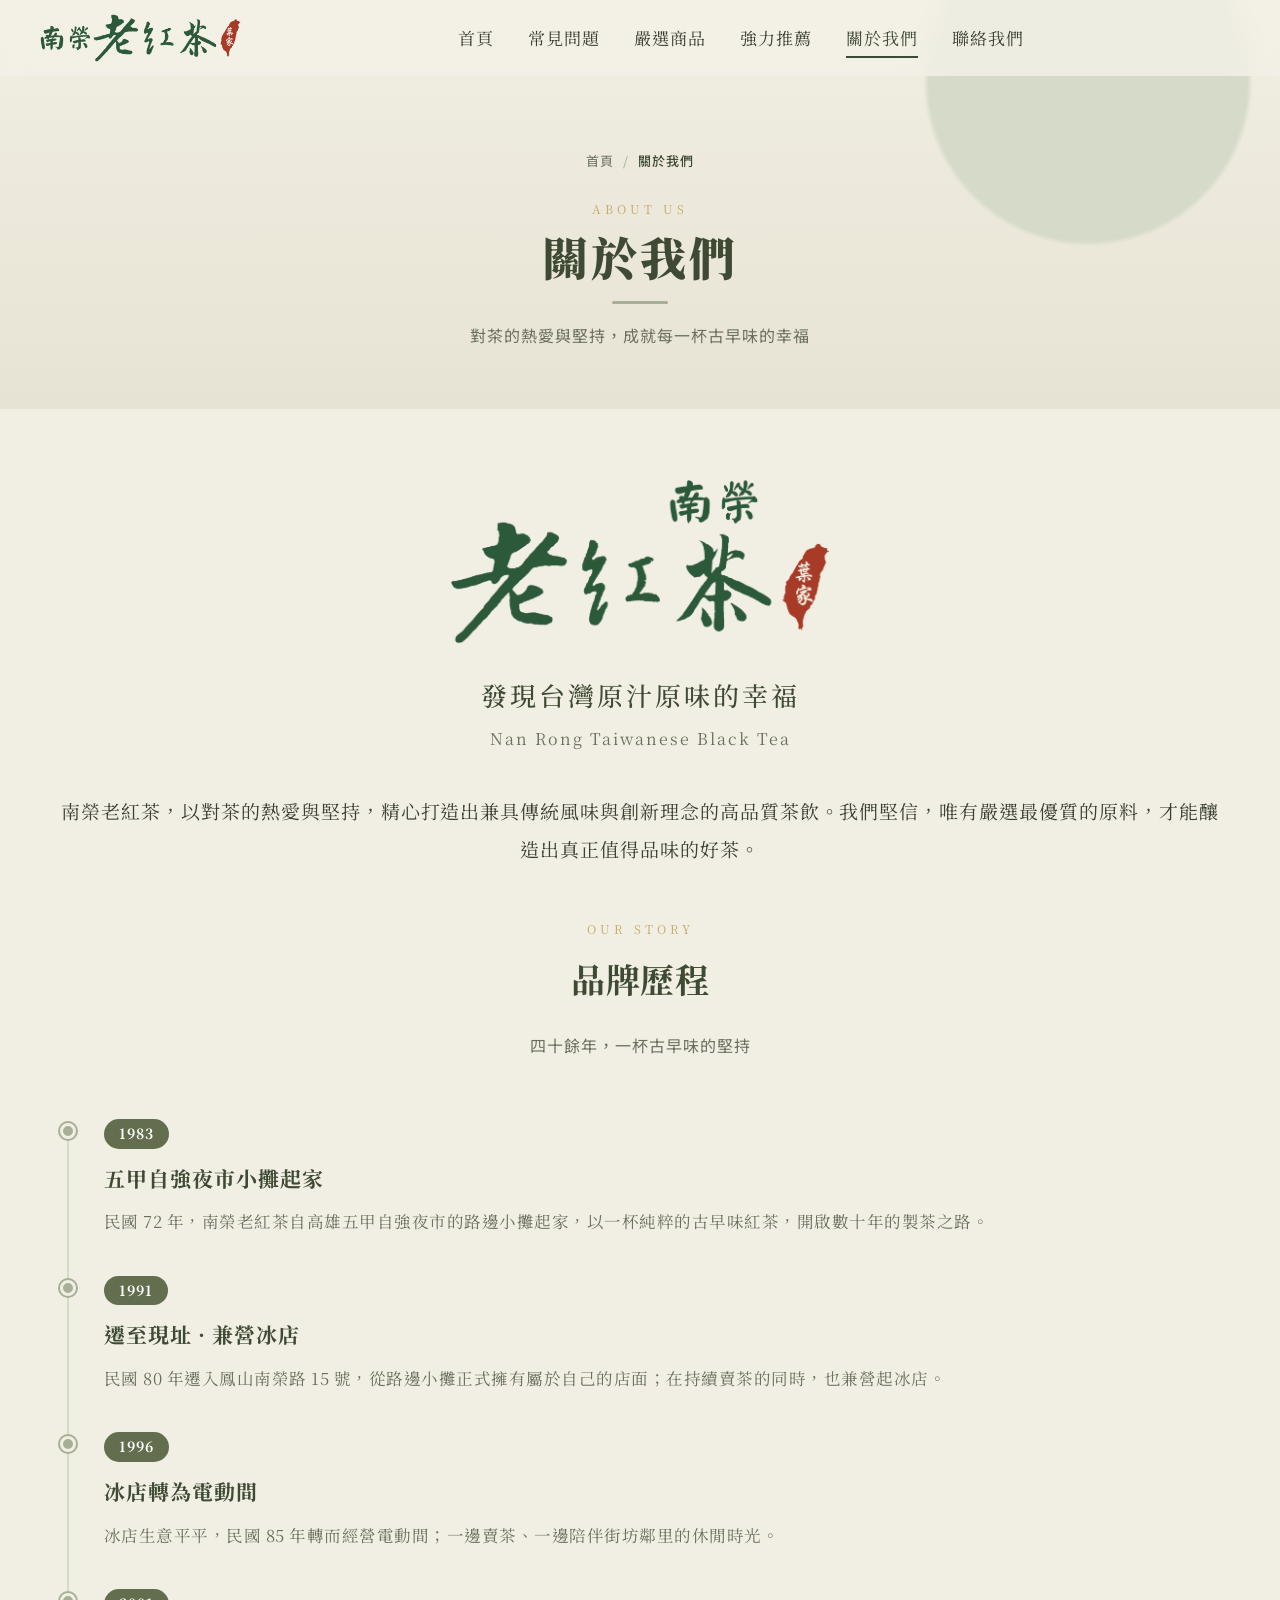
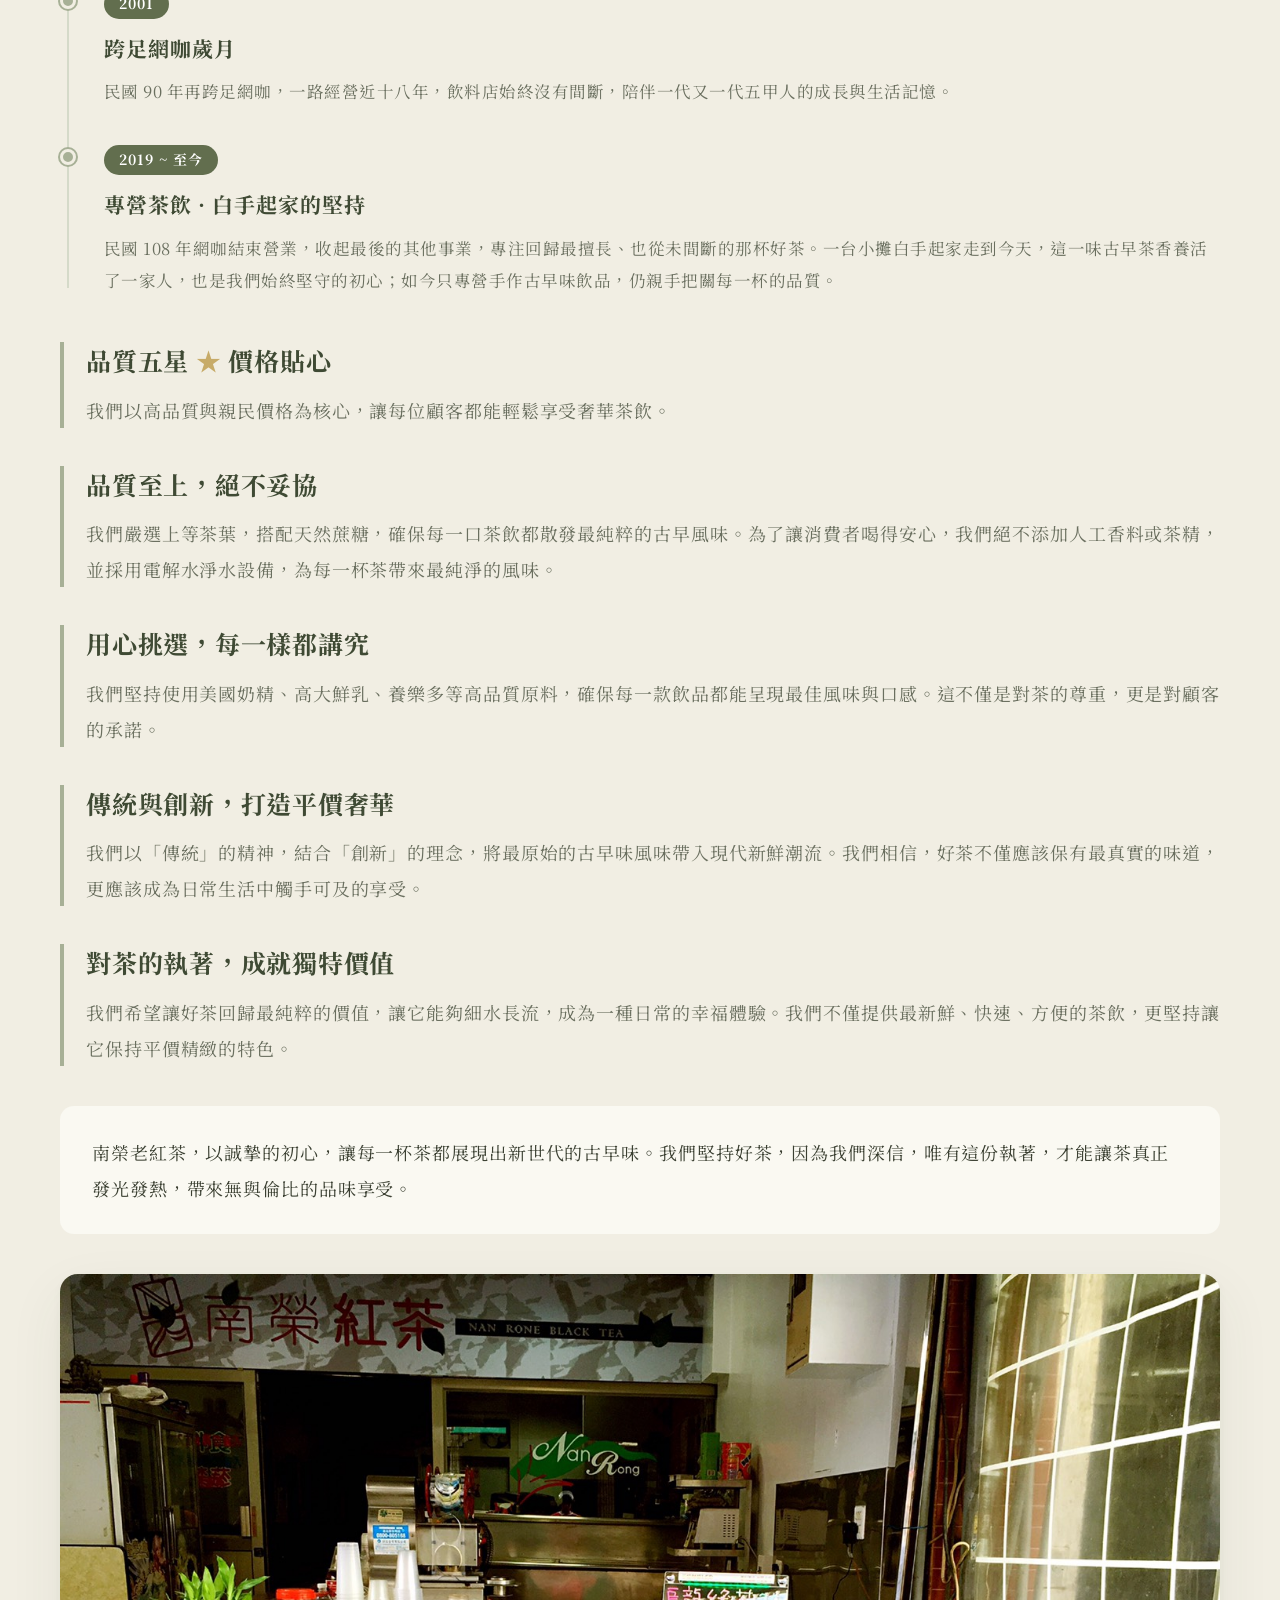
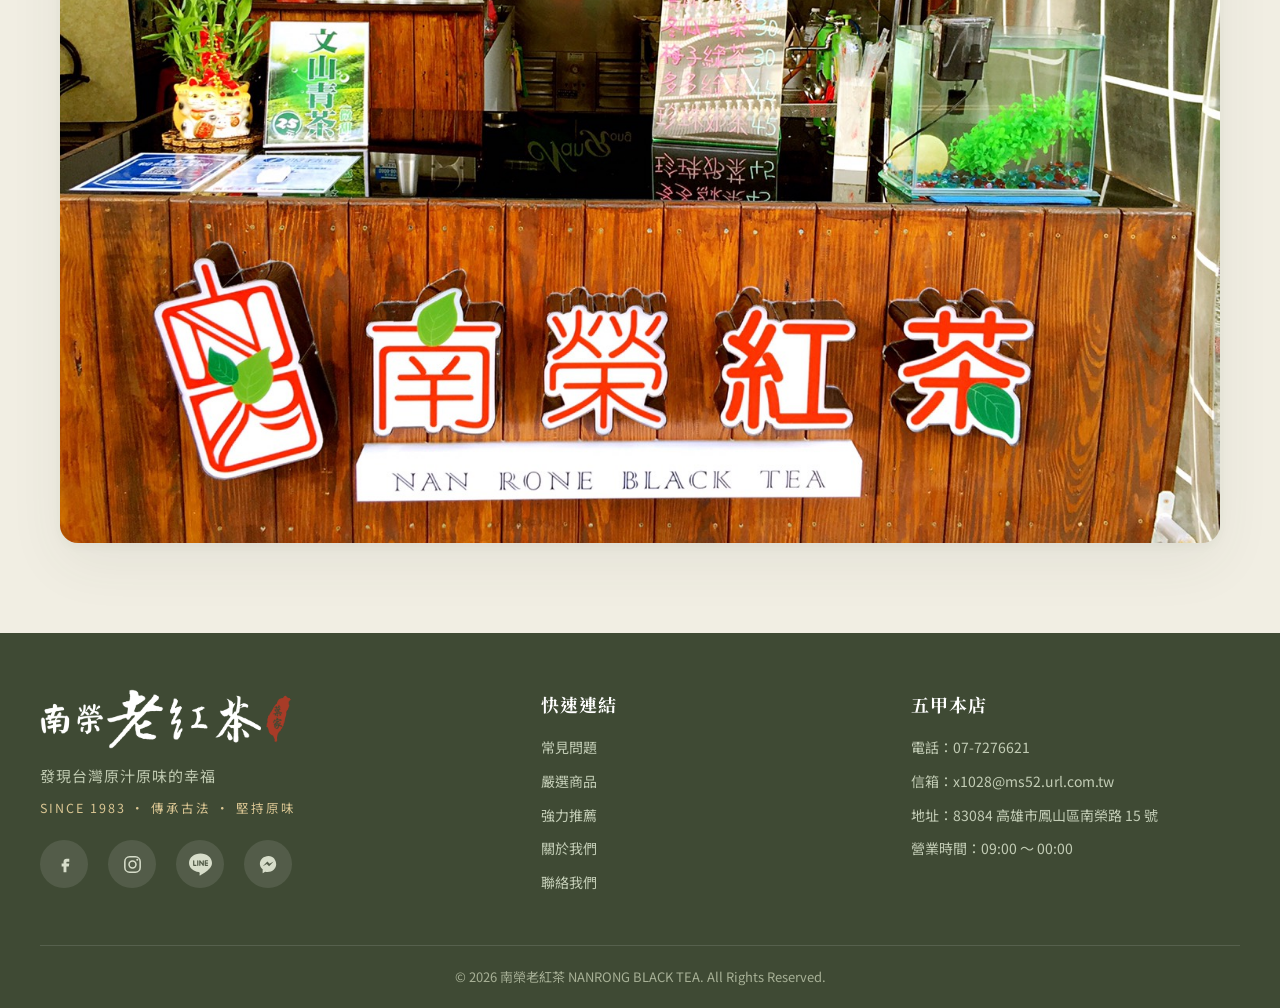
==== commit 7233df0a: "refine: 品牌歷程移至前段、擴充為五個年份節點 - 品牌歷程時間軸從頁尾移至品牌介紹之後、經營理念之前（.ap-story 內嵌） - 依實際史實擴充為五節點：1983 起家、1991 遷現址兼" ====
--- a/about.html
+++ b/about.html
@@ -52,6 +52,57 @@
 
       <p class="ap-lead">南榮老紅茶，以對茶的熱愛與堅持，精心打造出兼具傳統風味與創新理念的高品質茶飲。我們堅信，唯有嚴選最優質的原料，才能釀造出真正值得品味的好茶。</p>
 
+      <!-- ===== 品牌歷程 ===== -->
+      <div class="ap-story">
+        <div class="section-head">
+          <span class="section-eyebrow">Our Story</span>
+          <h2 class="section-title center">品牌歷程</h2>
+          <p class="section-desc">四十餘年，一杯古早味的堅持</p>
+        </div>
+        <ol class="timeline">
+          <li class="tl-item">
+            <span class="tl-dot"></span>
+            <div class="tl-body">
+              <span class="tl-year">1983</span>
+              <h3>五甲自強夜市小攤起家</h3>
+              <p>民國 72 年，南榮老紅茶自高雄五甲自強夜市的路邊小攤起家，以一杯純粹的古早味紅茶，開啟數十年的製茶之路。</p>
+            </div>
+          </li>
+          <li class="tl-item">
+            <span class="tl-dot"></span>
+            <div class="tl-body">
+              <span class="tl-year">1991</span>
+              <h3>遷至現址 · 兼營冰店</h3>
+              <p>民國 80 年遷入鳳山南榮路 15 號，從路邊小攤正式擁有屬於自己的店面；在持續賣茶的同時，也兼營起冰店。</p>
+            </div>
+          </li>
+          <li class="tl-item">
+            <span class="tl-dot"></span>
+            <div class="tl-body">
+              <span class="tl-year">1996</span>
+              <h3>冰店轉為電動間</h3>
+              <p>冰店生意平平，民國 85 年轉而經營電動間；一邊賣茶、一邊陪伴街坊鄰里的休閒時光。</p>
+            </div>
+          </li>
+          <li class="tl-item">
+            <span class="tl-dot"></span>
+            <div class="tl-body">
+              <span class="tl-year">2001</span>
+              <h3>跨足網咖歲月</h3>
+              <p>民國 90 年再跨足網咖，一路經營近十八年，飲料店始終沒有間斷，陪伴一代又一代五甲人的成長與生活記憶。</p>
+            </div>
+          </li>
+          <li class="tl-item">
+            <span class="tl-dot"></span>
+            <div class="tl-body">
+              <span class="tl-year">2019 ~ 至今</span>
+              <h3>專營茶飲 · 白手起家的堅持</h3>
+              <p>民國 108 年網咖結束營業，收起最後的其他事業，專注回歸最擅長、也從未間斷的那杯好茶。一台小攤白手起家走到今天，這一味古早茶香養活了一家人，也是我們始終堅守的初心；如今只專營手作古早味飲品，仍親手把關每一杯的品質。</p>
+            </div>
+          </li>
+        </ol>
+      </div>
+
       <div class="ap-block">
         <h2>品質五星 <span class="star">★</span> 價格貼心</h2>
         <p>我們以高品質與親民價格為核心，讓每位顧客都能輕鬆享受奢華茶飲。</p>
@@ -85,51 +136,6 @@
     </div>
   </section>
 
-  <!-- ===== 品牌歷程 ===== -->
-  <section class="story">
-    <div class="story-inner">
-      <div class="section-head">
-        <span class="section-eyebrow">Our Story</span>
-        <h2 class="section-title center">品牌歷程</h2>
-        <p class="section-desc">四十餘年，一杯古早味的堅持</p>
-      </div>
-      <ol class="timeline">
-        <li class="tl-item">
-          <span class="tl-dot"></span>
-          <div class="tl-body">
-            <span class="tl-year">1983</span>
-            <h3>五甲自強夜市小攤起家</h3>
-            <p>民國 72 年，南榮老紅茶自高雄五甲自強夜市的路邊小攤起家，以一杯純粹的古早味紅茶，開啟數十年的製茶之路。</p>
-          </div>
-        </li>
-        <li class="tl-item">
-          <span class="tl-dot"></span>
-          <div class="tl-body">
-            <span class="tl-year">1991</span>
-            <h3>遷至現址 · 開設店面</h3>
-            <p>民國 80 年遷入鳳山南榮路 15 號，從路邊小攤正式擁有屬於自己的店面，深耕五甲商圈至今。</p>
-          </div>
-        </li>
-        <li class="tl-item">
-          <span class="tl-dot"></span>
-          <div class="tl-body">
-            <span class="tl-year">兼營</span>
-            <h3>多角經營的歲月</h3>
-            <p>這段期間，在持續經營飲料店的同時，也曾跨足冰店、電動間與網咖，陪伴一代又一代五甲人的成長與生活記憶。</p>
-          </div>
-        </li>
-        <li class="tl-item">
-          <span class="tl-dot"></span>
-          <div class="tl-body">
-            <span class="tl-year">至今</span>
-            <h3>專營茶飲 · 白手起家的堅持</h3>
-            <p>一台小攤、一杯一杯累積起來的信任，白手起家走到今天；這一味古早茶香養活了一家人，也是我們始終堅守的初心。最終收起其他事業，專注回歸最擅長、也從未間斷的那杯好茶，如今只專營手作古早味飲品，仍親手把關每一杯的品質。</p>
-          </div>
-        </li>
-      </ol>
-    </div>
-  </section>
-
   <div id="site-footer"></div>
 
   <script src="js/layout.js"></script>
--- a/css/style.css
+++ b/css/style.css
@@ -488,8 +488,7 @@
 .ap-photo img{width:100%;display:block;}
 
 /* ===== 品牌歷程 時間軸 ===== */
-.story{padding:84px 40px 96px;background:linear-gradient(180deg,var(--cream) 0%,var(--cream-2) 100%);}
-.story-inner{max-width:var(--content);margin:0 auto;}
+.ap-story{margin:8px 0 46px;}
 .timeline{max-width:var(--content);margin:0 auto;list-style:none;position:relative;}
 .timeline::before{content:"";position:absolute;left:7px;top:8px;bottom:8px;width:2px;background:var(--sage-soft);}
 .tl-item{position:relative;padding:0 0 38px 44px;}
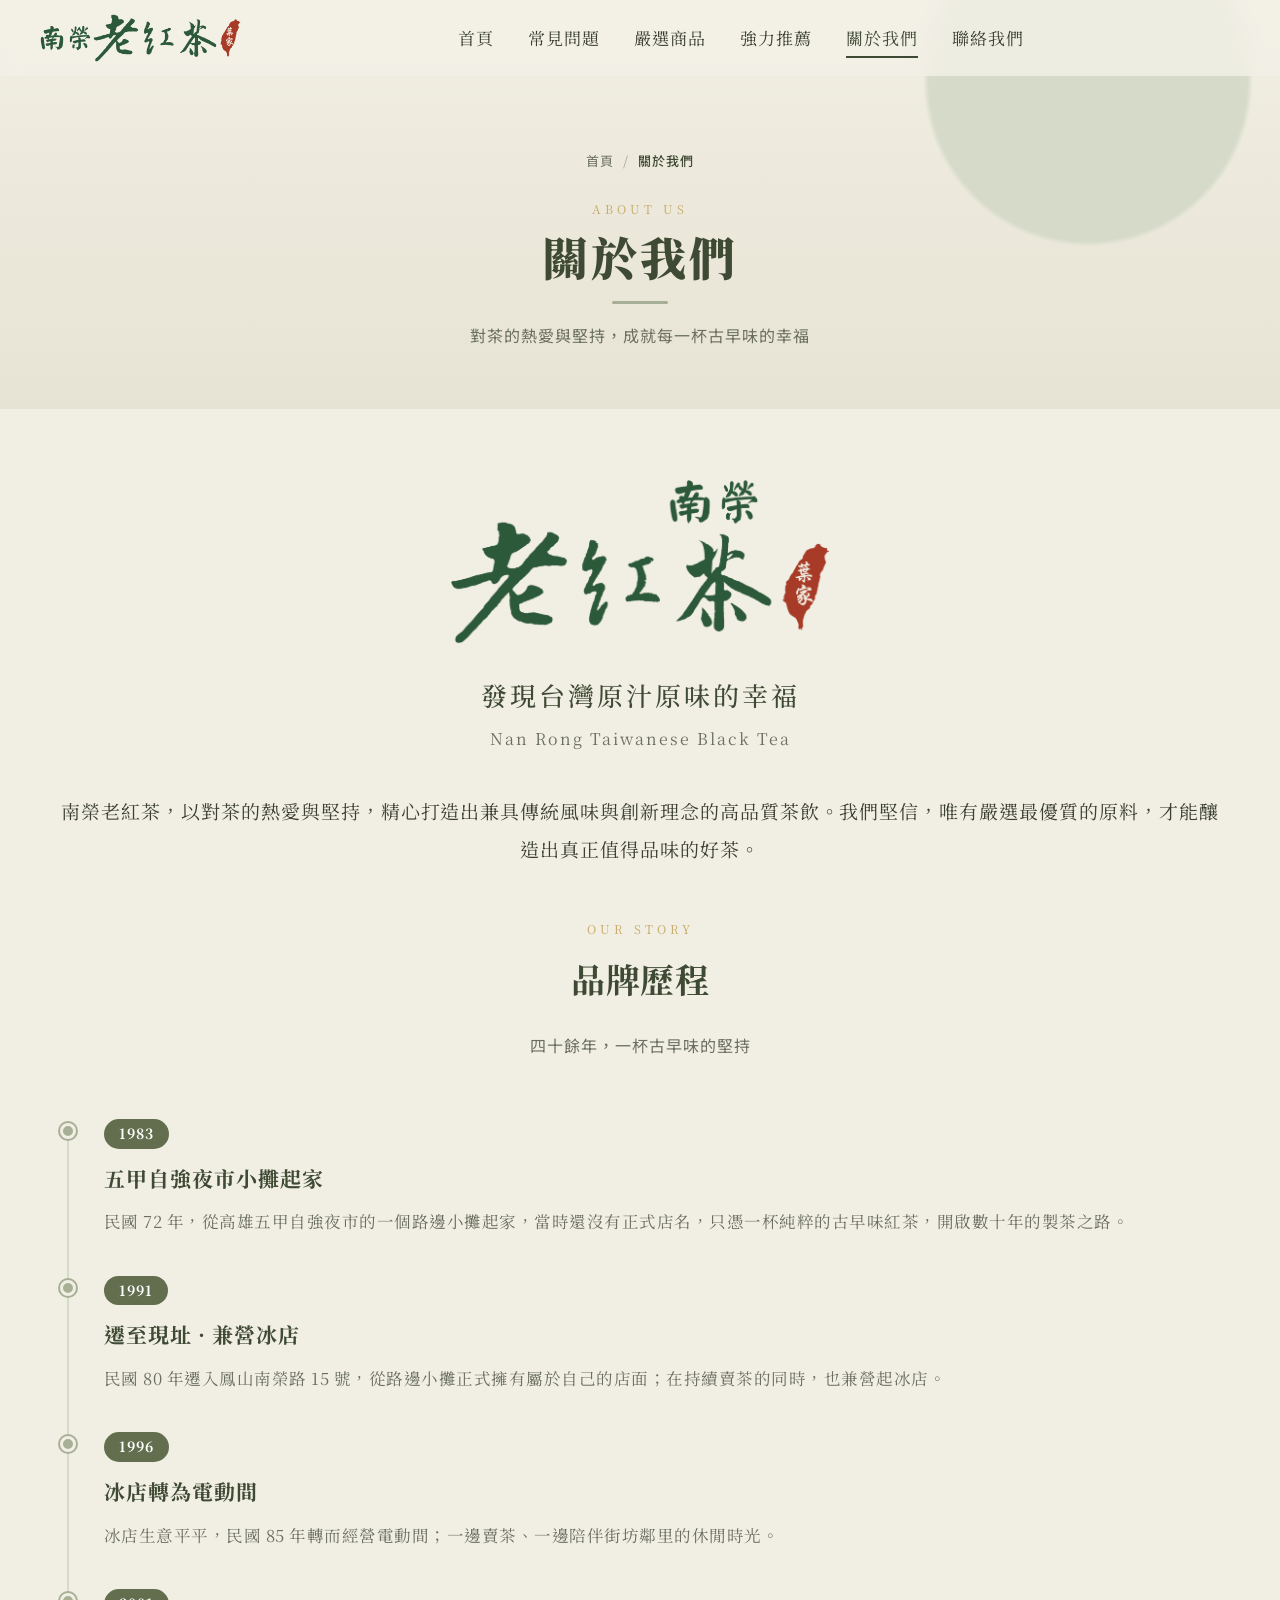
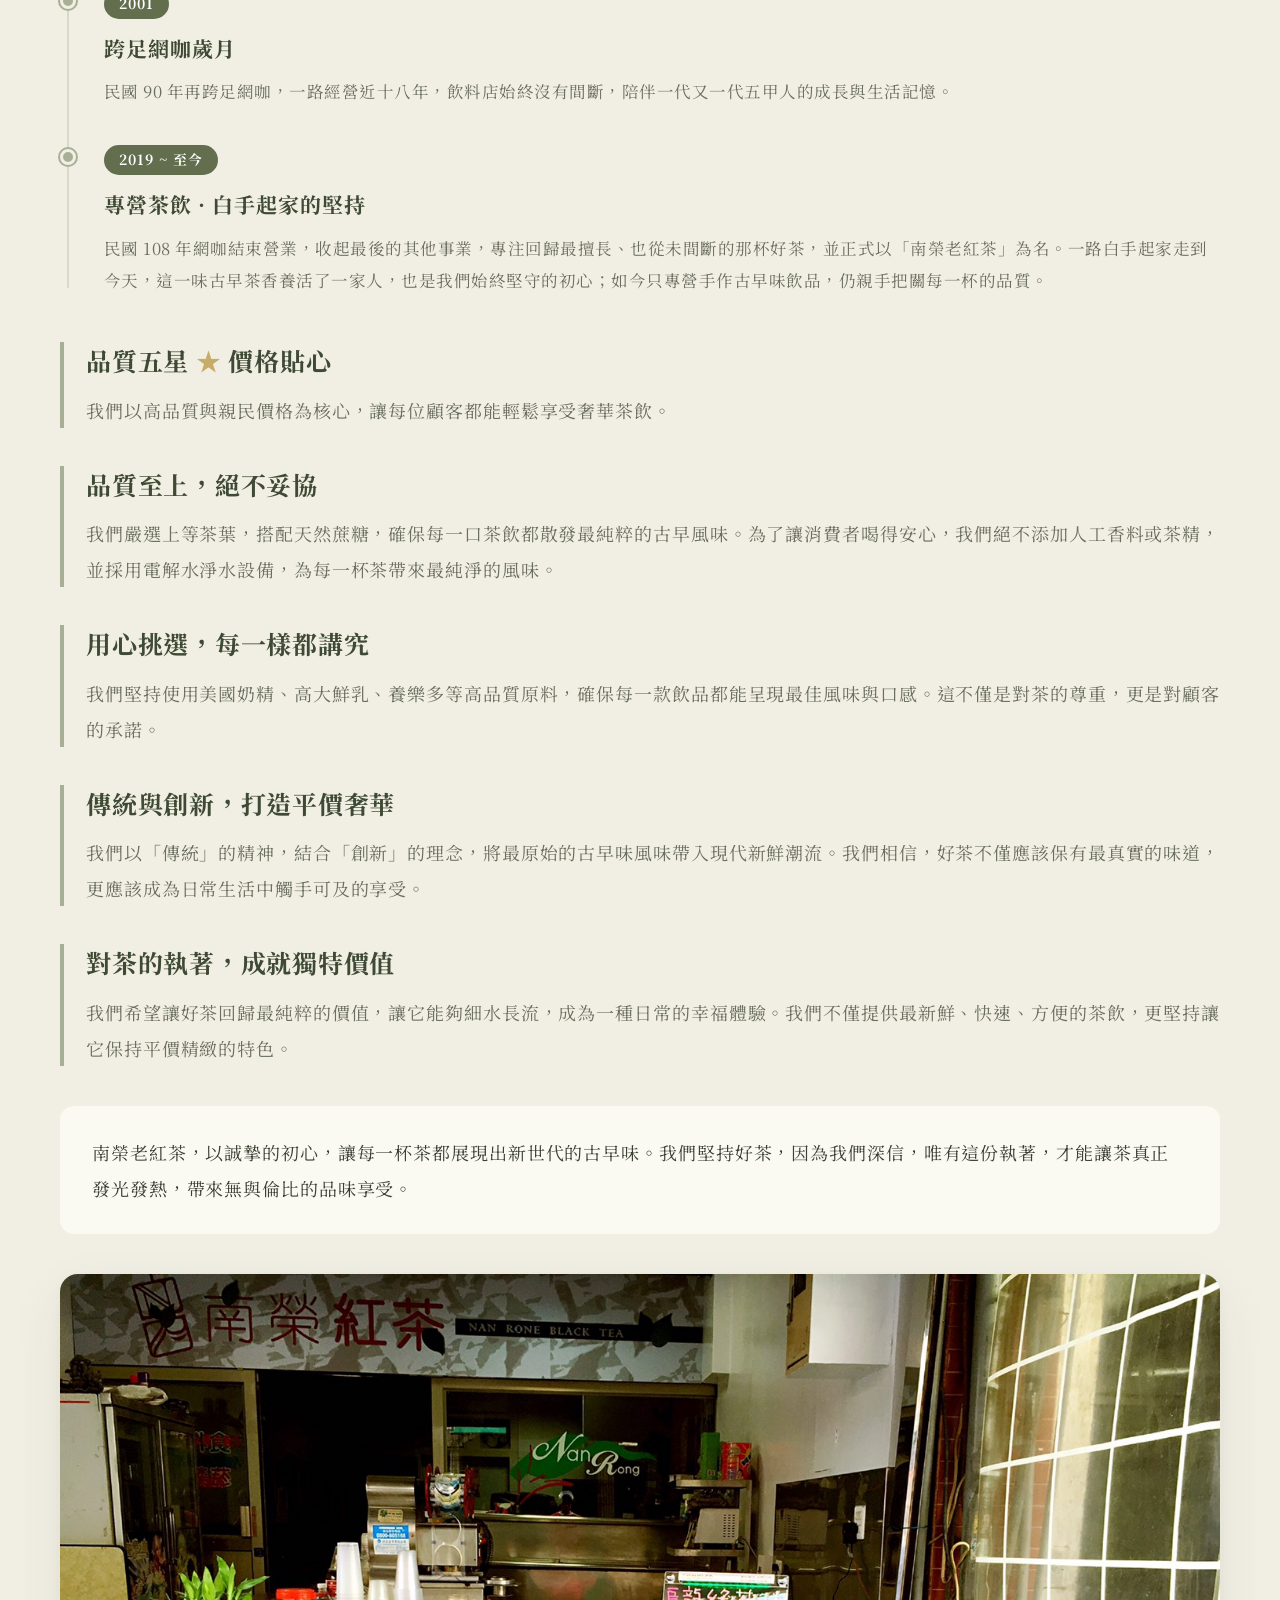
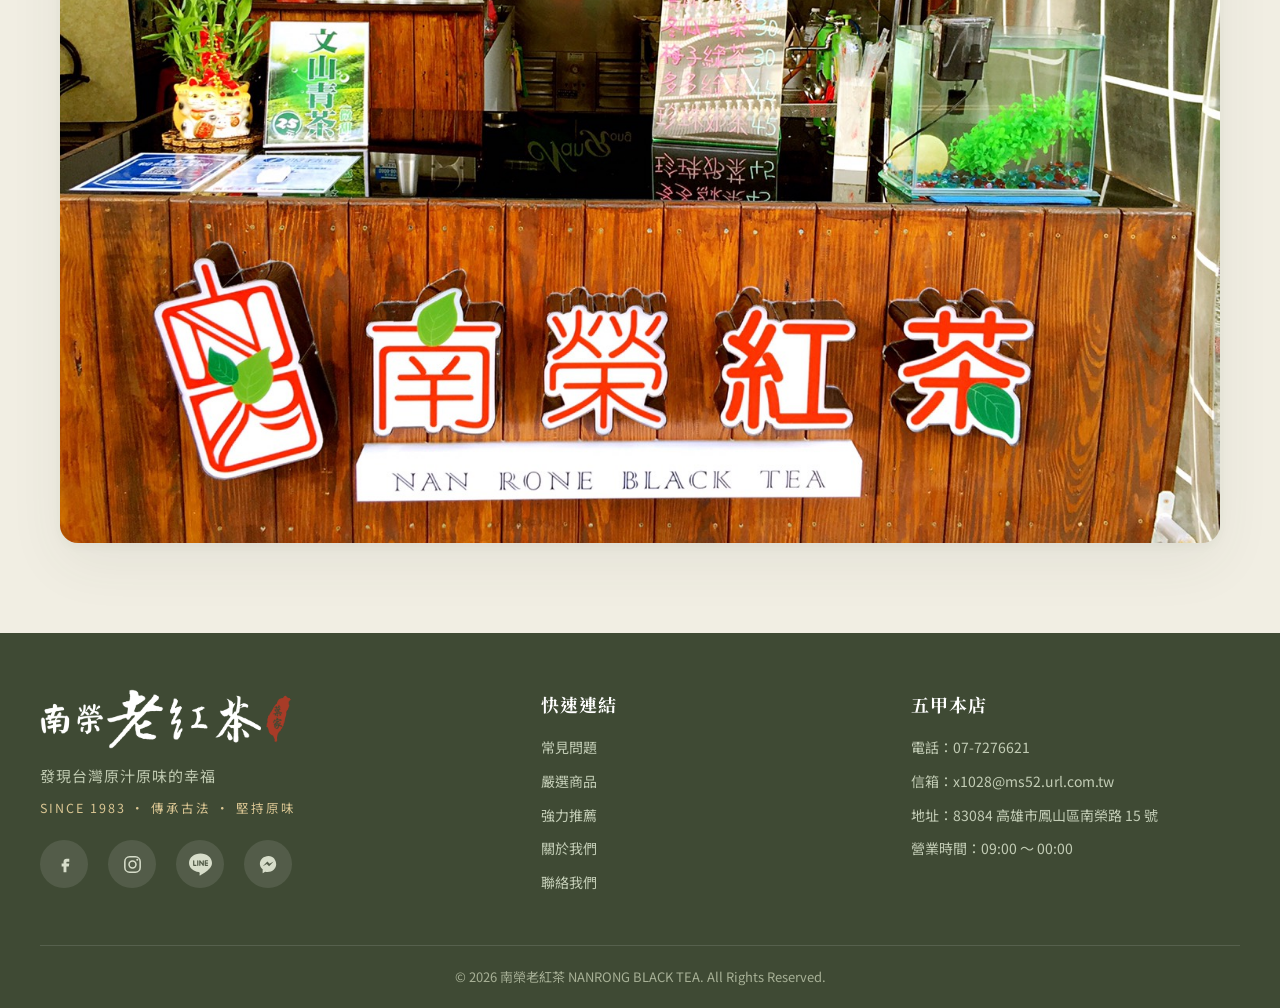
==== commit 292347f3: "refine: 品牌歷程更正命名脈絡（2019 後才正式命名南榮老紅茶） - 1983 起家節點改為無名路邊小攤（當時尚無正式店名） - 2019 節點補上「正式以南榮老紅茶為名」  Co-Autho" ====
--- a/about.html
+++ b/about.html
@@ -65,7 +65,7 @@
             <div class="tl-body">
               <span class="tl-year">1983</span>
               <h3>五甲自強夜市小攤起家</h3>
-              <p>民國 72 年，南榮老紅茶自高雄五甲自強夜市的路邊小攤起家，以一杯純粹的古早味紅茶，開啟數十年的製茶之路。</p>
+              <p>民國 72 年，從高雄五甲自強夜市的一個路邊小攤起家，當時還沒有正式店名，只憑一杯純粹的古早味紅茶，開啟數十年的製茶之路。</p>
             </div>
           </li>
           <li class="tl-item">
@@ -97,7 +97,7 @@
             <div class="tl-body">
               <span class="tl-year">2019 ~ 至今</span>
               <h3>專營茶飲 · 白手起家的堅持</h3>
-              <p>民國 108 年網咖結束營業，收起最後的其他事業，專注回歸最擅長、也從未間斷的那杯好茶。一台小攤白手起家走到今天，這一味古早茶香養活了一家人，也是我們始終堅守的初心；如今只專營手作古早味飲品，仍親手把關每一杯的品質。</p>
+              <p>民國 108 年網咖結束營業，收起最後的其他事業，專注回歸最擅長、也從未間斷的那杯好茶，並正式以「南榮老紅茶」為名。一路白手起家走到今天，這一味古早茶香養活了一家人，也是我們始終堅守的初心；如今只專營手作古早味飲品，仍親手把關每一杯的品質。</p>
             </div>
           </li>
         </ol>
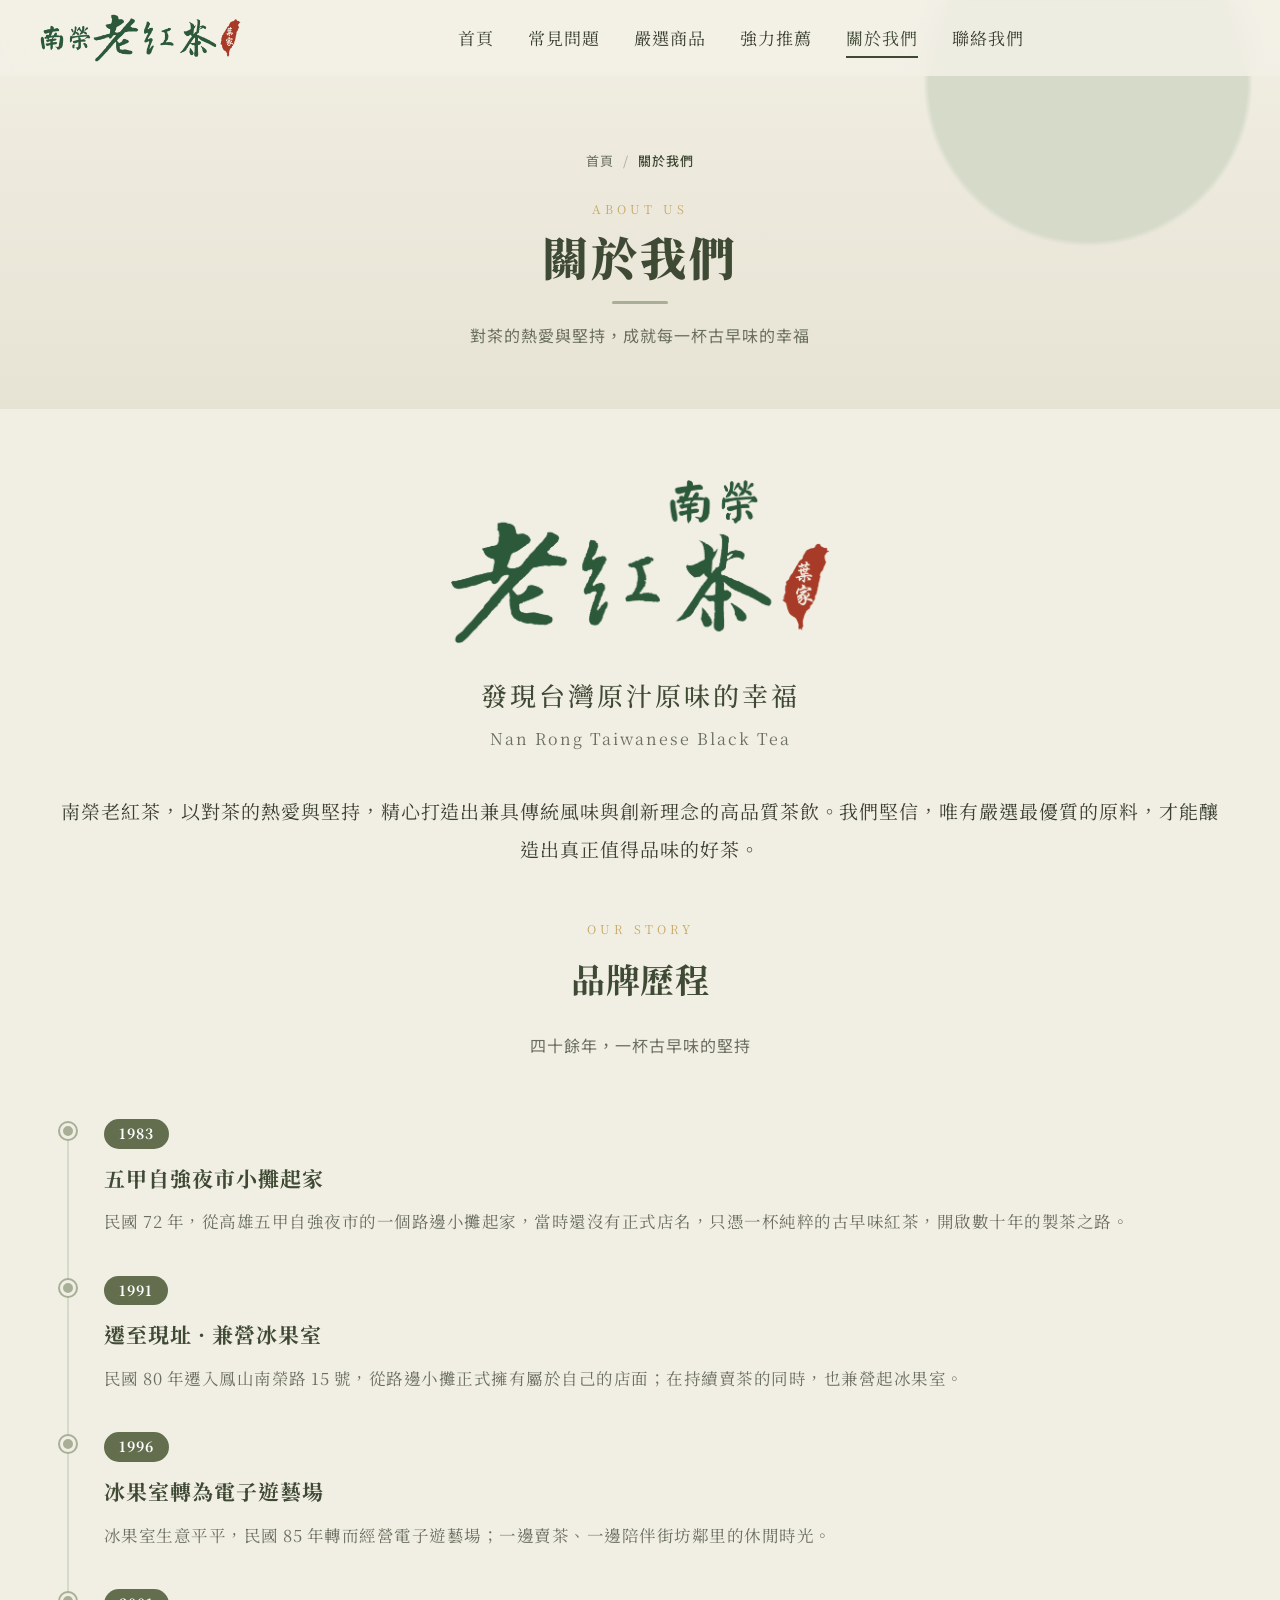
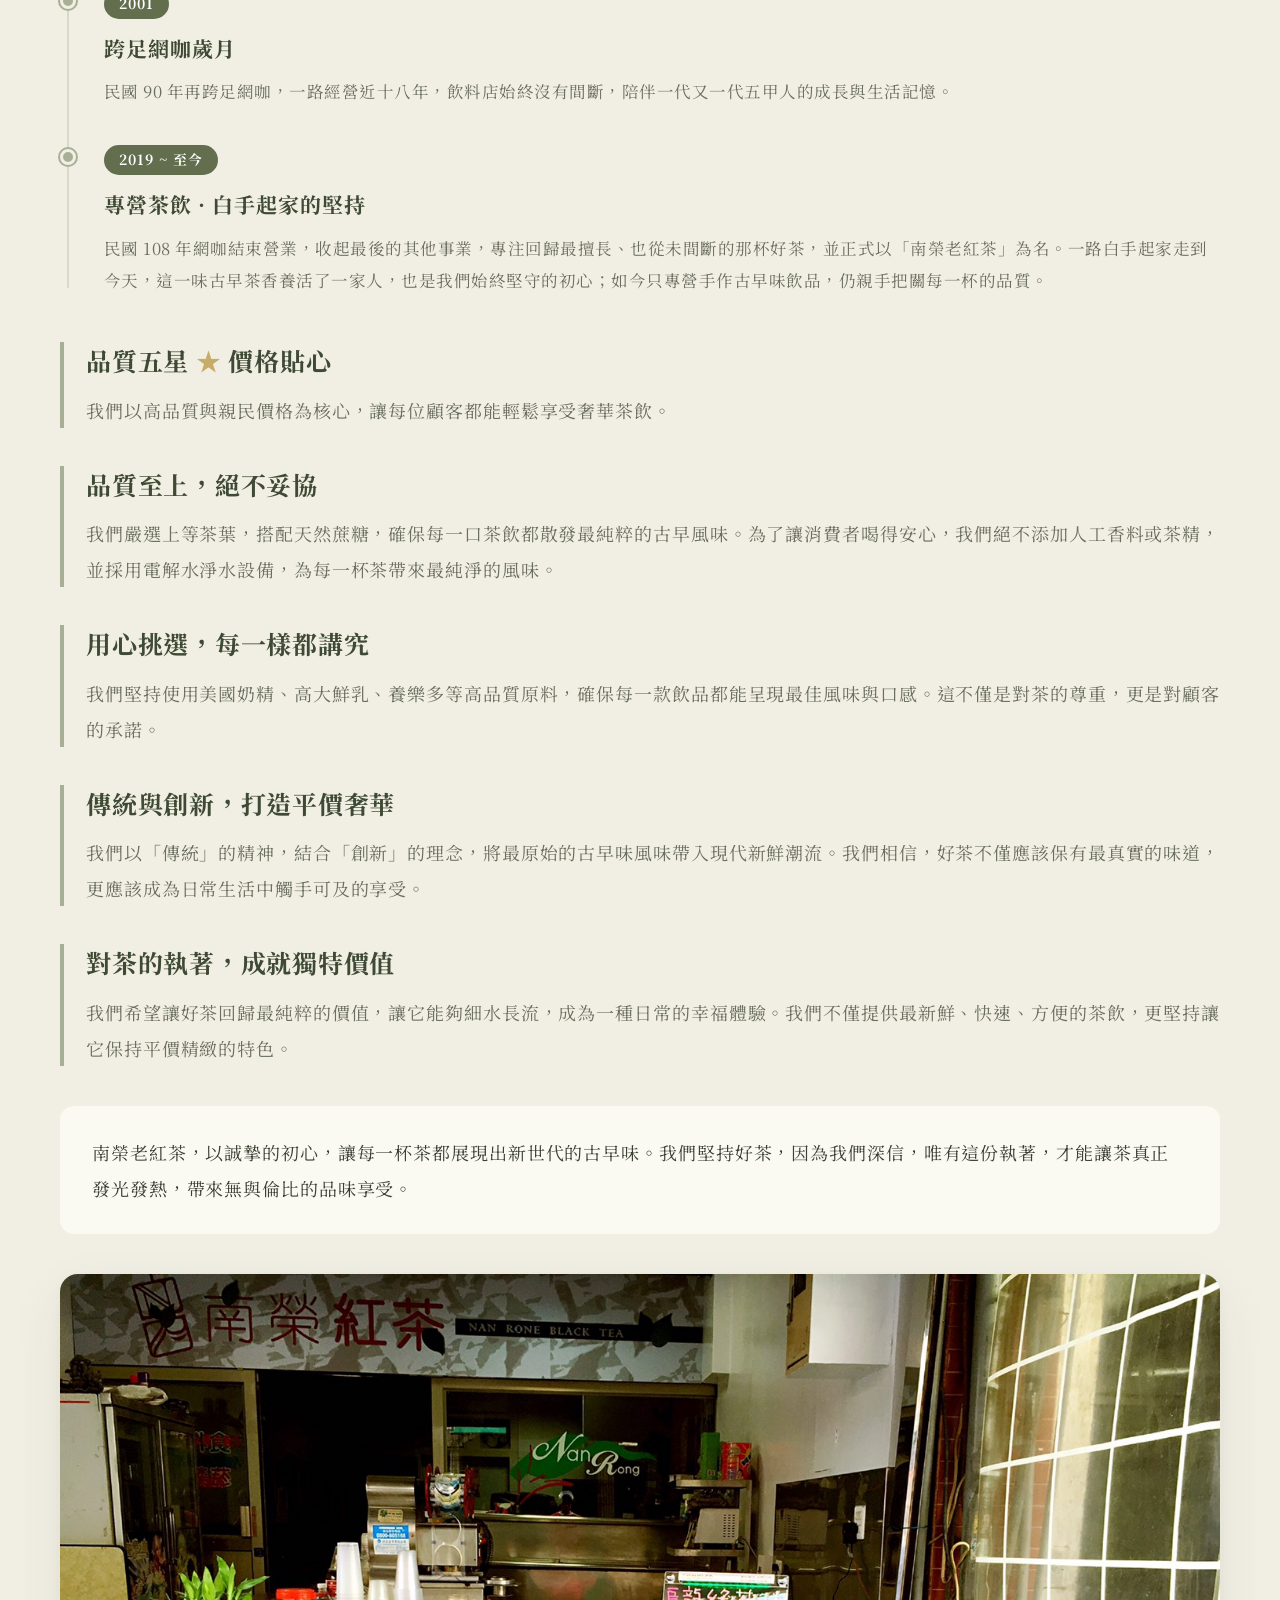
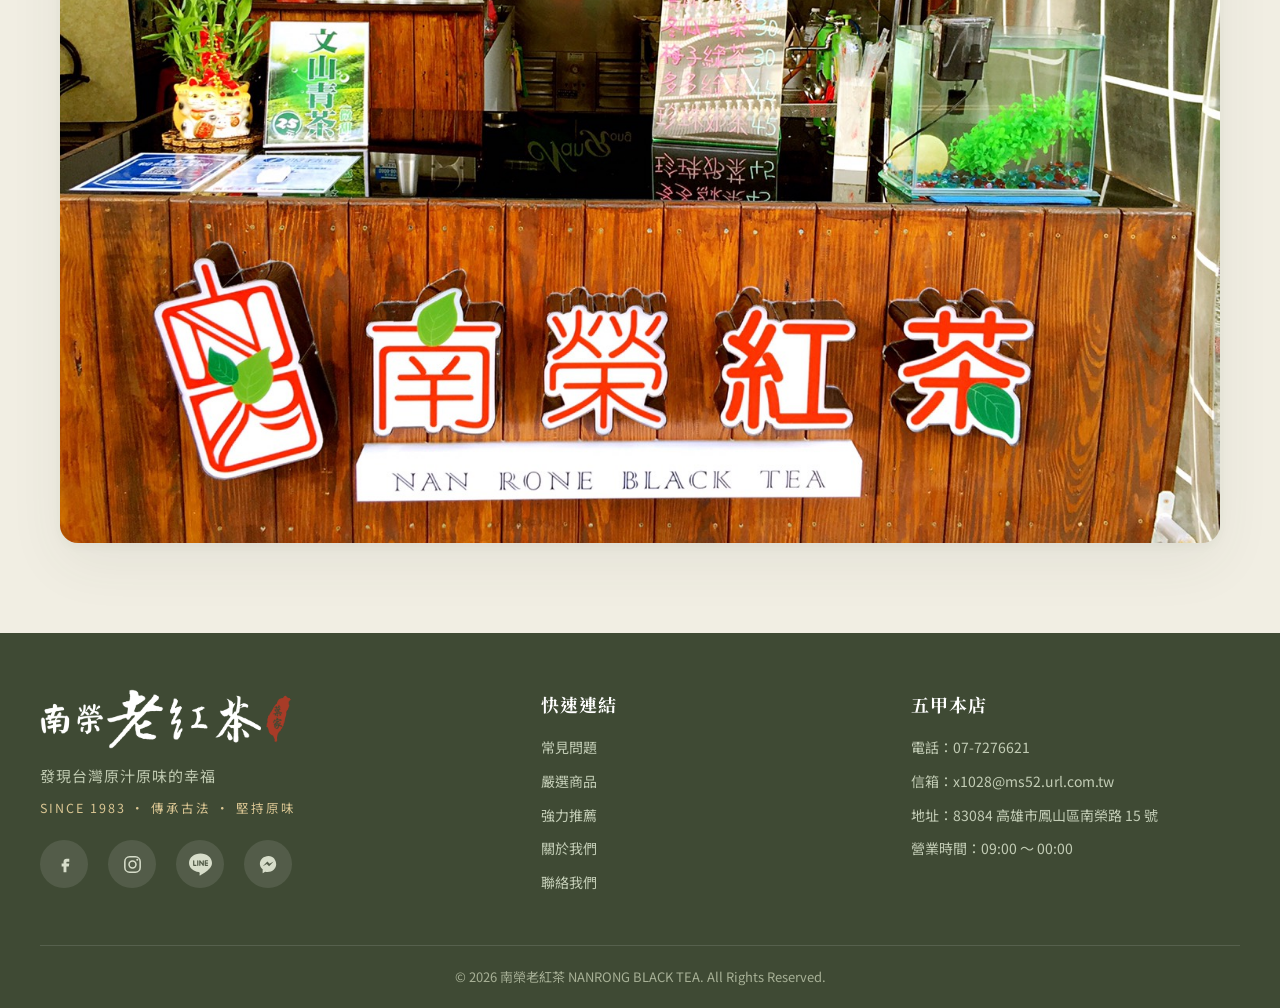
==== commit 518fb299: "content: 用料堅持整理、產地宣稱移除、熱飲改加購、footer 信箱連結、品牌歷程用詞 用料堅持： - 新增美國奶精、養樂多；改上下排版並重新排序 - 標題調整（南榮老紅茶→古法冰鎮、RO水→" ====
--- a/about.html
+++ b/about.html
@@ -72,16 +72,16 @@
             <span class="tl-dot"></span>
             <div class="tl-body">
               <span class="tl-year">1991</span>
-              <h3>遷至現址 · 兼營冰店</h3>
-              <p>民國 80 年遷入鳳山南榮路 15 號，從路邊小攤正式擁有屬於自己的店面；在持續賣茶的同時，也兼營起冰店。</p>
+              <h3>遷至現址 · 兼營冰果室</h3>
+              <p>民國 80 年遷入鳳山南榮路 15 號，從路邊小攤正式擁有屬於自己的店面；在持續賣茶的同時，也兼營起冰果室。</p>
             </div>
           </li>
           <li class="tl-item">
             <span class="tl-dot"></span>
             <div class="tl-body">
               <span class="tl-year">1996</span>
-              <h3>冰店轉為電動間</h3>
-              <p>冰店生意平平，民國 85 年轉而經營電動間；一邊賣茶、一邊陪伴街坊鄰里的休閒時光。</p>
+              <h3>冰果室轉為電子遊藝場</h3>
+              <p>冰果室生意平平，民國 85 年轉而經營電子遊藝場；一邊賣茶、一邊陪伴街坊鄰里的休閒時光。</p>
             </div>
           </li>
           <li class="tl-item">
--- a/css/style.css
+++ b/css/style.css
@@ -330,6 +330,8 @@
 .footer-col h4{font-family:var(--serif);font-size:18px;color:#fff;margin-bottom:16px;letter-spacing:1px;}
 .footer-col a,.footer-col p{display:block;font-size:14px;color:#c3cdb6;margin-bottom:10px;transition:color .2s;}
 .footer-col a:hover{color:#fff;}
+.footer-col p a{display:inline;margin:0;color:inherit;transition:color .2s;}
+.footer-col p a:hover{color:#fff;text-decoration:underline;}
 .footer-bottom{border-top:1px solid rgba(255,255,255,.12);padding:20px 0;text-align:center;}
 .footer-bottom p{font-size:13px;color:var(--sage);}
 
@@ -433,7 +435,7 @@
 
 /* ===== Menu notes ===== */
 .menu-notes{padding:70px 40px;background:linear-gradient(180deg,var(--cream-2) 0%,var(--sage-soft) 100%);}
-.notes-inner{max-width:var(--content);margin:0 auto;display:grid;grid-template-columns:1fr 1fr;gap:44px;}
+.notes-inner{max-width:var(--content);margin:0 auto;display:grid;grid-template-columns:1fr;gap:40px;}
 .notes-title{
   font-family:var(--serif);font-size:22px;color:var(--green-deep);font-weight:700;
   letter-spacing:2px;margin-bottom:18px;
